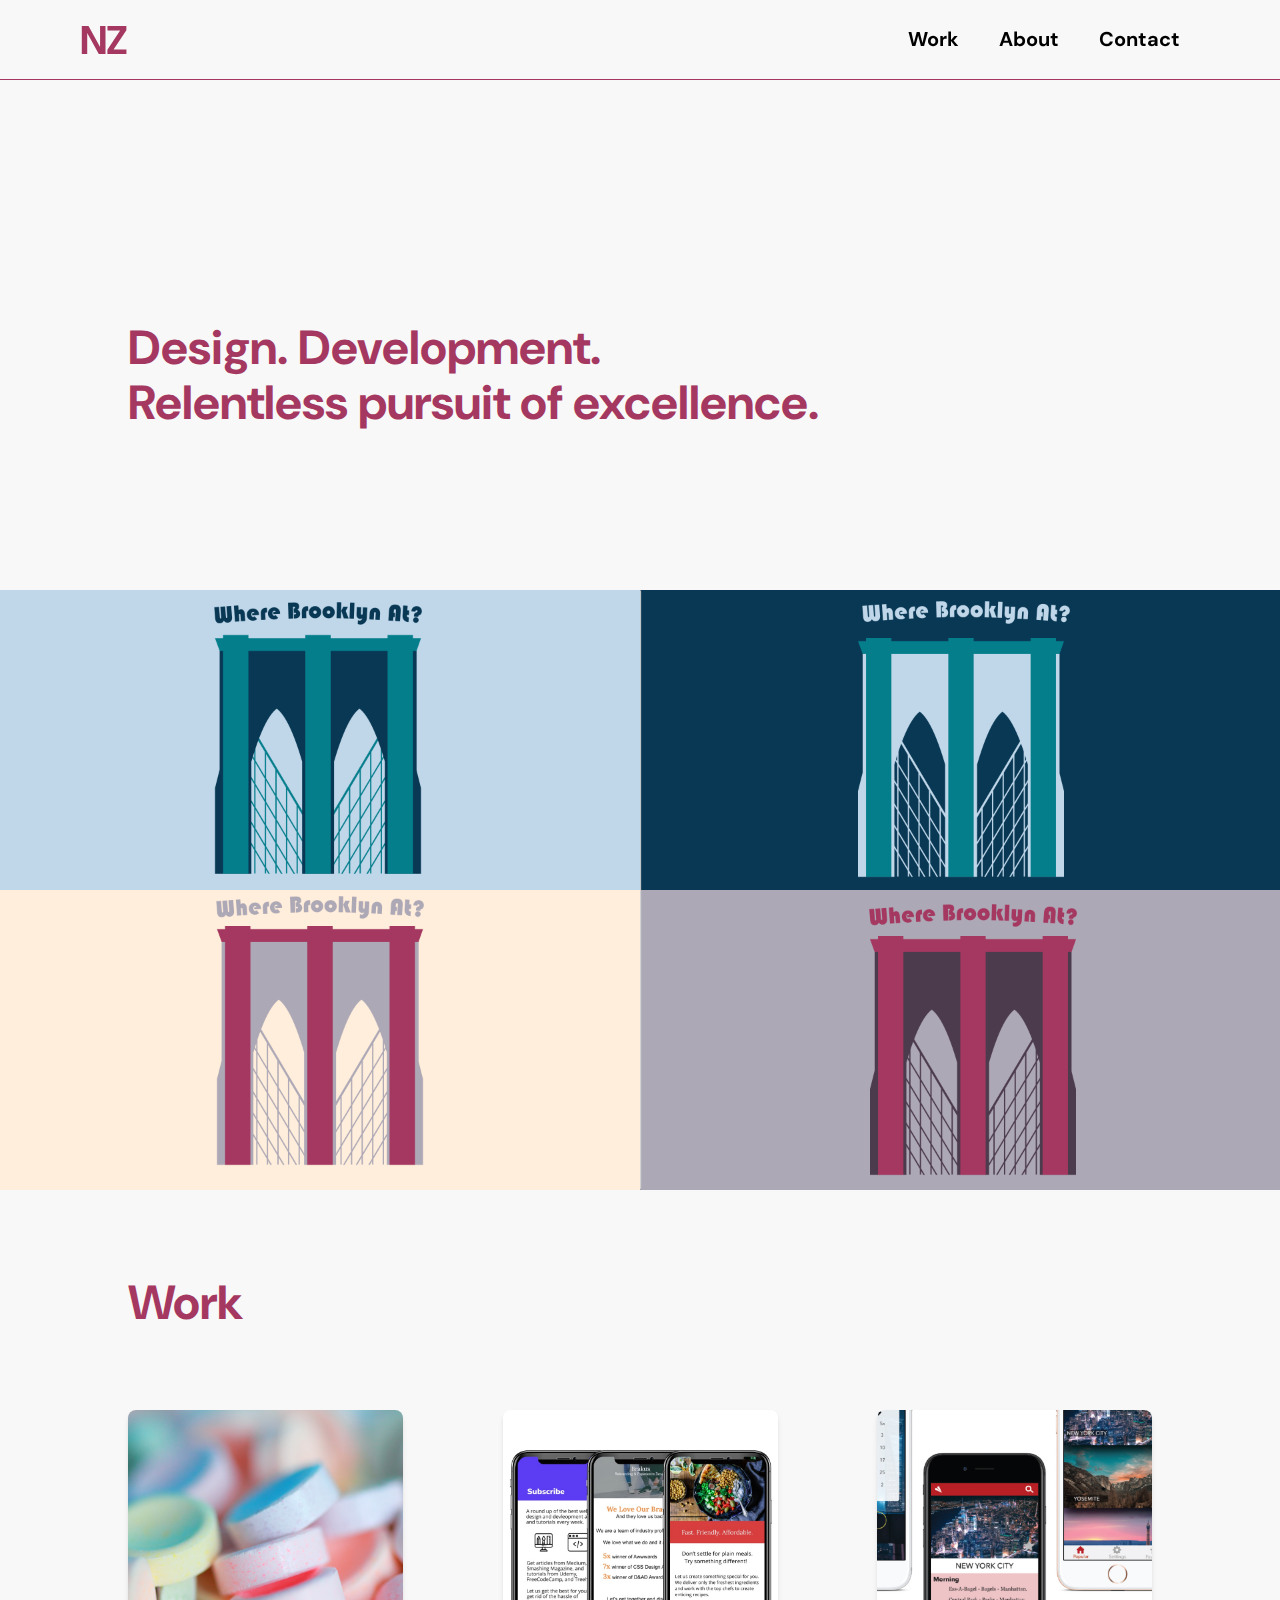
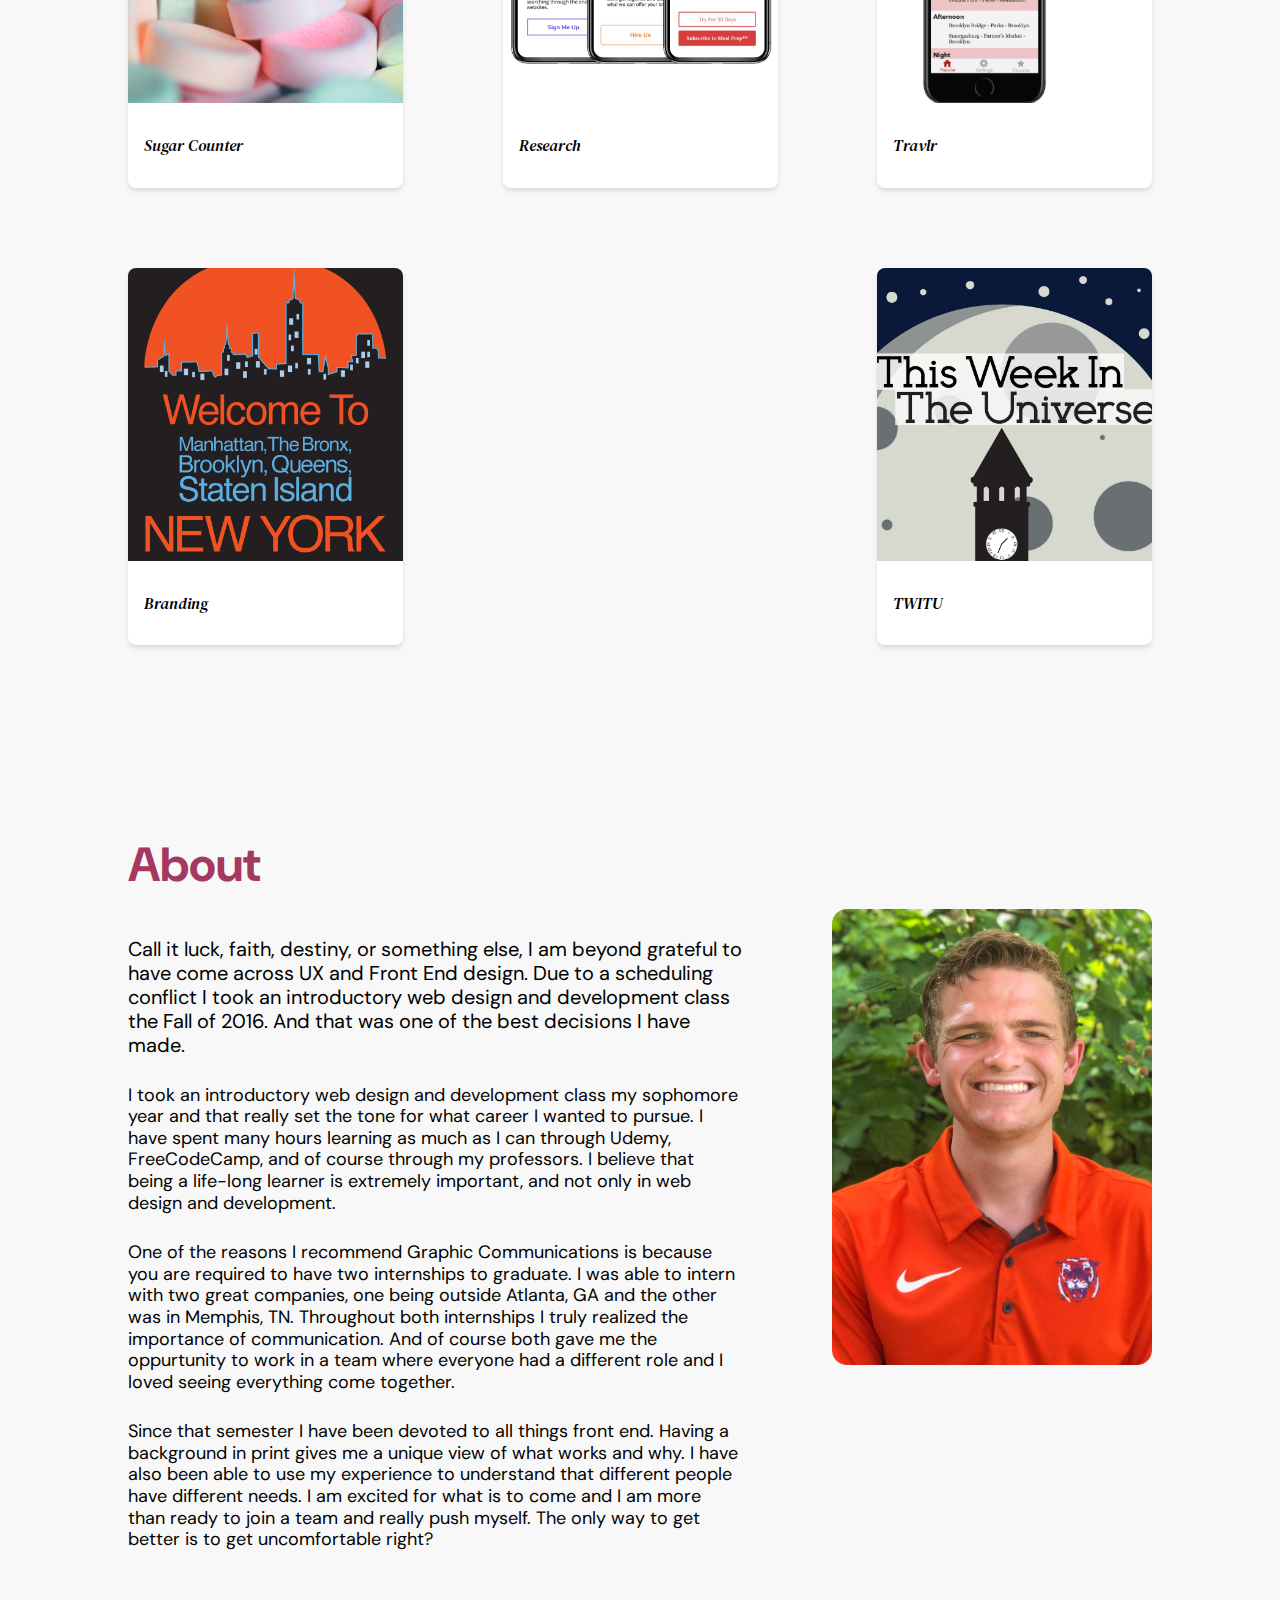
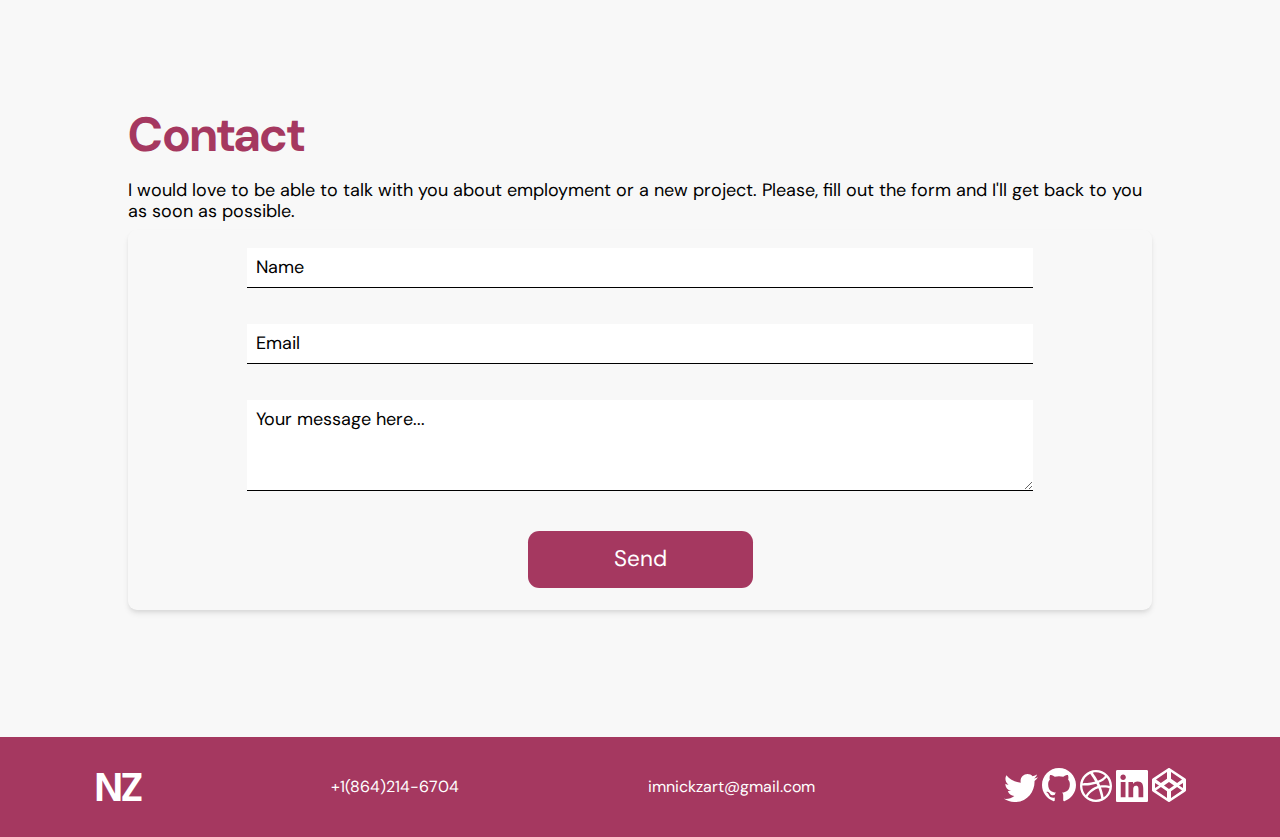
==== index.html @ 61e6c29d "UPDATE: content" ====
<!DOCTYPE html>  
<html lang="en">
    <head>
        <link href="https://fonts.googleapis.com/css?family=DM+Sans:400,700&display=swap" rel="stylesheet">
        <link href="https://fonts.googleapis.com/css?family=DM+Serif+Text&display=swap" rel="stylesheet">
        
        
        <meta name="viewport" content="width=device-width, initial-scale=1"/>
        <link rel="stylesheet" type="text/css" href="outside/normalize.css">
        <link rel="stylesheet" type="text/css" href="outside/modernizr.js">
        
        <link rel="stylesheet" type="text/css" href="stylesheets/style.css">

        
        <title>Hello.</title>
    </head>
    
    
    <body>
        
        <div class="nav">
            
            <div class="logo">NZ</div>
            
            <ul>
                <li><a href="#workHead" id="first">Work</a></li>
                <li><a href="#aboutHead" id="second">About</a></li>
                <li><a href="#contact" id="third">Contact</a></li>
            </ul>
            
        </div>
        
        
        <div class="wrapper">
            
            <div id="landingPage">
                <div id="firstText">
                    <div class="head">Design. Development.</div>
                    <div class="head">Relentless pursuit of excellence.</div>
                </div>    
            </div>
            
            <div id="hero">
                <img id="notorious" src="./img/whereBrooklynAt.png">
            </div>
            
            
            <div class="content" id="workHead">
                <div class="head">Work</div>
                
                <div class="contentWrap">
                    <a href="./sugar.html" target="_blank" class="newComp">
                        <img class="compImg" src="./img/sugarComp.jpg">
                        <div class="subContent">
                            <div class="text">Sugar Counter</div>
<!--                            <img class="subText" src="./img/code.svg">-->
                        </div>
                    </a>
                    
                    <a href="./research.html" target="_blank" class="newComp">
                        <img class="compImg" src="./img/researchComp.jpg">
                        <div class="subContent">
                            <div class="text">Research</div>
<!--                            <img class="subText" src="./img/code.svg">-->
                        </div>
                    </a>
                    
                    <a href="./travlr.html" target="_blank" class="newComp">
                        <img class="compImg" src="./img/travlrComp.jpg">
                        <div class="subContent">
                            <div class="text">Travlr</div>
<!--                            <img class="subText" src="./img/code.svg">-->
                        </div>
                    </a>
                    
                    <a href="./shirt.html" target="_blank" class="newComp">
                        <img class="compImg" src="./img/tshirtComp.png">
                        <div class="subContent">
                            <div class="text">Branding</div>
<!--                            <img class="subText" src="./img/code.svg">-->
                        </div>
                    </a>
                    
                    <a href="./twitu.html" target="_blank" class="newComp">
                        <img class="compImg" src="./img/twituComp.png">
                        <div class="subContent">
                            <div class="text">TWITU</div>
<!--                            <img class="subText" src="./img/code.svg">-->
                        </div>
                    </a>
                </div>
                
            </div>
            
            <div class="content" id="aboutHead">
                <div class="head">About</div>
                
                <div class="contentWrap">
                    <div class="textContent">
                        <p id="headerText">Call it luck, faith, destiny, or something else, I am beyond grateful to have come across UX and Front End design. Due to a scheduling conflict I took an introductory web design and development class the Fall of 2016. And that was one of the best decisions I have made.</p>
                        
                        <p>I took an introductory web design and development class my sophomore year and that really set the tone for what career I wanted to pursue. I have spent many hours learning as much as I can through Udemy, FreeCodeCamp, and of course through my professors. I believe that being a life-long learner is extremely important, and not only in web design and development.</p>
                        
                        <p>One of the reasons I recommend Graphic Communications is because you are required to have two internships to graduate. I was able to intern with two great companies, one being outside Atlanta, GA and the other was in Memphis, TN. Throughout both internships I truly realized the importance of communication. And of course both gave me the oppurtunity to work in a team where everyone had a different role and I loved seeing everything come together.</p>
                        
                        <p>Since that semester I have been devoted to all things front end. Having a background in print gives me a unique view of what works and why. I have also been able to use my experience to understand that different people have different needs. I am excited for what is to come and I am more than ready to join a team and really push myself. The only way to get better is to get uncomfortable right?</p>
                    </div>
                    
                    <img class="personal" src="./img/personal.png">
                    
                </div>
            </div>
            
            
            <div id="contact">
            <div class="head">Contact</div>
                <div id="contactWrap">
                <div>I would love to be able to talk with you about employment or a new project. Please, fill out the form and I'll get back to you as soon as possible.</div>
                    
                <form action="mailto:imnickzart@gmail.com">
                    <input type="text" value="Name" id="name" name="user_name" onfocus="this.value=''">
                    
                    <input type="email" value="Email" id="mail" name="user_mail" onfocus="this.value=''">
                    
                    <textarea id="msg" name="user_message" onfocus="this.value=''">Your message here...</textarea>
                    
                    <button type="submit">Send</button>
                    
                </form>    
            
                </div>
            </div>    
            
            
            
        
        </div>    
        
        <footer>
            <div id="foot">NZ</div>
            <a class="text" href="#">+1(864)214-6704</a>
            <a class="text" href="mailto:imnickzart@gmail.com">imnickzart@gmail.com</a>
            <div id="social">
                <a class="text" href="https://twitter.com/nzart_GC" target="_blank"><img src="./img/twit.svg"></a>
                <a class="text" href="https://github.com/nzart" target="_blank"><img src="./img/git.svg"></a>
                <a class="text" href="https://dribbble.com/njzart" target="_blank"><img src="./img/dribbb.svg"></a>
                <a class="text" href="https://www.linkedin.com/in/imnickzart/" target="_blank"><img src="./img/linkd.svg"></a>
                <a class="text" href="https://codepen.io/njzart1996/" target="_blank"><img src="./img/codp.svg"></a>
            </div>
            <script src="script.js"></script>
        </footer>

        
    </body>
---- stylesheets/style.css ----
/* line 3, ../sass/style.scss */
body {
  margin: 0 auto;
  padding: 0;
  background-color: #f8f8f8;
}

/* line 9, ../sass/style.scss */
.nav {
  display: inline-flex;
  justify-content: space-between;
  padding: 0 5em;
  align-items: center;
  position: fixed;
  overflow: hidden;
  box-sizing: border-box;
  top: 0;
  width: 100%;
  height: 5em;
  border-bottom: 1px solid #A53860;
  transition: all .5s;
}
@media (max-width: 500px) {
  /* line 9, ../sass/style.scss */
  .nav {
    padding: 0 2em;
  }
}
/* line 25, ../sass/style.scss */
.nav .logo {
  font-family: "DM Sans", sans-serif;
  color: #A53860;
  font-size: 2.5em;
  font-weight: 700;
}
@media (max-width: 500px) {
  /* line 25, ../sass/style.scss */
  .nav .logo {
    font-size: 2em;
  }
}
/* line 34, ../sass/style.scss */
.nav ul {
  display: flex;
  list-style: none;
  font-family: "DM Sans", sans-serif;
  font-size: 1.25em;
  font-weight: 700;
}
@media (max-width: 500px) {
  /* line 34, ../sass/style.scss */
  .nav ul {
    font-size: 1em;
  }
}
/* line 43, ../sass/style.scss */
.nav ul li {
  margin: 0;
  padding: 1em;
}
@media (max-width: 500px) {
  /* line 43, ../sass/style.scss */
  .nav ul li {
    padding: .75em;
  }
}
/* line 49, ../sass/style.scss */
.nav ul li a {
  text-decoration: none;
  color: #000;
}

/* line 57, ../sass/style.scss */
.nav-colored {
  background-color: #A53860;
  color: #fff;
}

/* line 61, ../sass/style.scss */
.nav-transparent {
  background-color: #fff;
}

/* line 65, ../sass/style.scss */
.wrapper {
  display: flex;
  flex-direction: column;
  justify-content: center;
  align-items: center;
  margin: 0;
}

/* line 73, ../sass/style.scss */
#landingPage {
  width: 80%;
  height: 100%;
  padding-bottom: 10em;
}
/* line 77, ../sass/style.scss */
#landingPage #firstText {
  padding-top: 20em;
}

/* line 82, ../sass/style.scss */
.head {
  font-family: "DM Sans", sans-serif;
  font-weight: 700;
  font-size: 3em;
  color: #A53860;
}
@media (max-width: 480px) {
  /* line 82, ../sass/style.scss */
  .head {
    font-size: 2em;
  }
}

/* line 92, ../sass/style.scss */
a {
  text-decoration: none;
}

/* line 96, ../sass/style.scss */
#hero {
  content: '';
}
/* line 98, ../sass/style.scss */
#hero #notorious {
  background-size: contain;
  width: 100%;
  height: auto;
}

/* line 105, ../sass/style.scss */
.content {
  padding: 5em 0;
  width: 80%;
}
@media (max-width: 768px) {
  /* line 105, ../sass/style.scss */
  .content {
    padding: 3em 0;
  }
}
/* line 111, ../sass/style.scss */
.content .contentWrap {
  padding: 1em 0;
  margin: 0 auto;
  display: flex;
  justify-content: space-between;
  align-items: flex-start;
  flex-direction: row;
  flex-wrap: wrap;
  height: inherit;
}

/* line 123, ../sass/style.scss */
.textContent {
  width: 60%;
  font-family: "DM Sans", sans-serif;
  font-size: 18px;
  line-height: 1.2;
}
@media (max-width: 1000px) {
  /* line 123, ../sass/style.scss */
  .textContent {
    width: 80%;
  }
}
@media (max-width: 768px) {
  /* line 123, ../sass/style.scss */
  .textContent {
    width: 90%;
  }
}
@media (max-width: 700px) {
  /* line 123, ../sass/style.scss */
  .textContent {
    font-size: 16px;
  }
}
/* line 137, ../sass/style.scss */
.textContent p {
  margin: 28px 0;
}
/* line 140, ../sass/style.scss */
.textContent #headerText {
  font-size: 20px;
}

/* line 145, ../sass/style.scss */
.personal {
  background-size: contain;
  width: 320px;
  height: 456px;
}
@media (max-width: 1000px) {
  /* line 145, ../sass/style.scss */
  .personal {
    margin: 0 auto;
  }
}
@media (max-width: 600px) {
  /* line 145, ../sass/style.scss */
  .personal {
    width: 200px;
    height: auto;
  }
}

/* line 158, ../sass/style.scss */
.sparta {
  width: 300px;
  height: auto;
  background-size: contain;
  margin: 2em 0;
}

/* line 165, ../sass/style.scss */
.newComp {
  width: 275px;
  margin: 4em 0;
  border-radius: .5em;
  background-color: #fff;
  margin-bottom: 1em;
  box-shadow: 0 4px 6px -1px rgba(0, 0, 0, 0.1), 0 2px 4px -1px rgba(0, 0, 0, 0.06);
  overflow: hidden;
  transition: box-shadow .25s linear;
}
/* line 174, ../sass/style.scss */
.newComp:hover {
  box-shadow: 0 20px 6px -1px rgba(0, 0, 0, 0.5), 0 2px 4px -1px rgba(0, 0, 0, 0.06);
}
@media (max-width: 680px) {
  /* line 165, ../sass/style.scss */
  .newComp {
    margin: 2em auto;
    width: 175px;
  }
}
@media (max-width: 480px) {
  /* line 165, ../sass/style.scss */
  .newComp {
    margin: .8em auto;
    width: 125px;
  }
}
/* line 185, ../sass/style.scss */
.newComp .compImg {
  width: inherit;
  height: auto;
  background-size: contain;
}
/* line 190, ../sass/style.scss */
.newComp .subContent {
  padding: .5em 0 .75em .5em;
  height: 60px;
  display: flex;
  justify-content: space-between;
  margin: 0 .5em;
  align-items: center;
}
@media (max-width: 500px) {
  /* line 190, ../sass/style.scss */
  .newComp .subContent {
    height: 30px;
  }
}
/* line 200, ../sass/style.scss */
.newComp .subContent .text {
  font-family: "DM Serif Text", serif;
  font-style: italic;
  color: #000;
  font-size: 1em;
}
@media (max-width: 500px) {
  /* line 200, ../sass/style.scss */
  .newComp .subContent .text {
    font-size: .8em;
  }
}
/* line 209, ../sass/style.scss */
.newComp .subContent .subText {
  width: 2em;
}
@media (max-width: 500px) {
  /* line 209, ../sass/style.scss */
  .newComp .subContent .subText {
    width: 1.5em;
  }
}

/* line 218, ../sass/style.scss */
#contact {
  width: 80%;
  margin: 2em 10em 4em;
  font-family: "DM Sans", sans-serif;
}
/* line 223, ../sass/style.scss */
#contact #contactWrap {
  padding: 1em 0 3em;
  margin: 0 auto;
  display: flex;
  font-size: 18px;
  justify-content: space-between;
  align-items: flex-start;
  flex-direction: row;
  flex-wrap: wrap;
  height: inherit;
}
/* line 234, ../sass/style.scss */
#contact #contactWrap ul {
  display: flex;
  justify-content: space-between;
  padding: 0;
}
/* line 238, ../sass/style.scss */
#contact #contactWrap ul li {
  list-style: none;
}
/* line 240, ../sass/style.scss */
#contact #contactWrap ul li a {
  text-decoration: none;
  color: #000;
}

/* line 250, ../sass/style.scss */
form {
  margin: .5em auto;
  display: flex;
  justify-content: center;
  align-items: center;
  flex-direction: column;
  width: 100%;
  font-family: "DM Sans", sans-serif;
  border-radius: .5em;
  box-shadow: 0 4px 6px -1px rgba(0, 0, 0, 0.1), 0 2px 4px -1px rgba(0, 0, 0, 0.06);
}
/* line 260, ../sass/style.scss */
form input, form textarea {
  margin: 1em auto;
  padding: .5em;
  width: 75%;
  border: none;
  border-bottom: 1px solid #000;
}
/* line 267, ../sass/style.scss */
form textarea {
  height: 4em;
}
/* line 270, ../sass/style.scss */
form button {
  width: 10em;
  height: 2.5em;
  margin: 1em auto;
  border: none;
  font-family: "DM Sans", sans-serif;
  font-size: 1.25em;
  background-color: #A53860;
  color: #fff;
  border-radius: .5em;
  cursor: pointer;
}
/* line 281, ../sass/style.scss */
form button:hover {
  background-color: #7f2b4a;
}

/* line 288, ../sass/style.scss */
footer {
  width: 100%;
  height: 100px;
  background-color: #A53860;
  display: flex;
  justify-content: space-around;
  align-items: center;
  flex-wrap: wrap;
}
@media (max-width: 700px) {
  /* line 288, ../sass/style.scss */
  footer {
    flex-wrap: wrap;
  }
}
/* line 299, ../sass/style.scss */
footer #foot {
  font-family: "DM Sans", sans-serif;
  color: #fff;
  font-size: 2.5em;
  font-weight: 700;
}
@media (max-width: 480px) {
  /* line 299, ../sass/style.scss */
  footer #foot {
    font-size: 2em;
  }
}
/* line 308, ../sass/style.scss */
footer .text {
  font-family: "DM Sans", sans-serif;
  font-size: 1em;
}
/* line 312, ../sass/style.scss */
footer a {
  color: #fff;
  text-decoration: none;
}

/* line 318, ../sass/style.scss */
.moar {
  padding-top: 5em;
}

/* line 322, ../sass/style.scss */
.bigish {
  background-size: cover;
  background-repeat: no-repeat;
  background-position: center;
  margin: 0 auto;
  width: 100%;
  height: 100%;
  text-align: center;
}
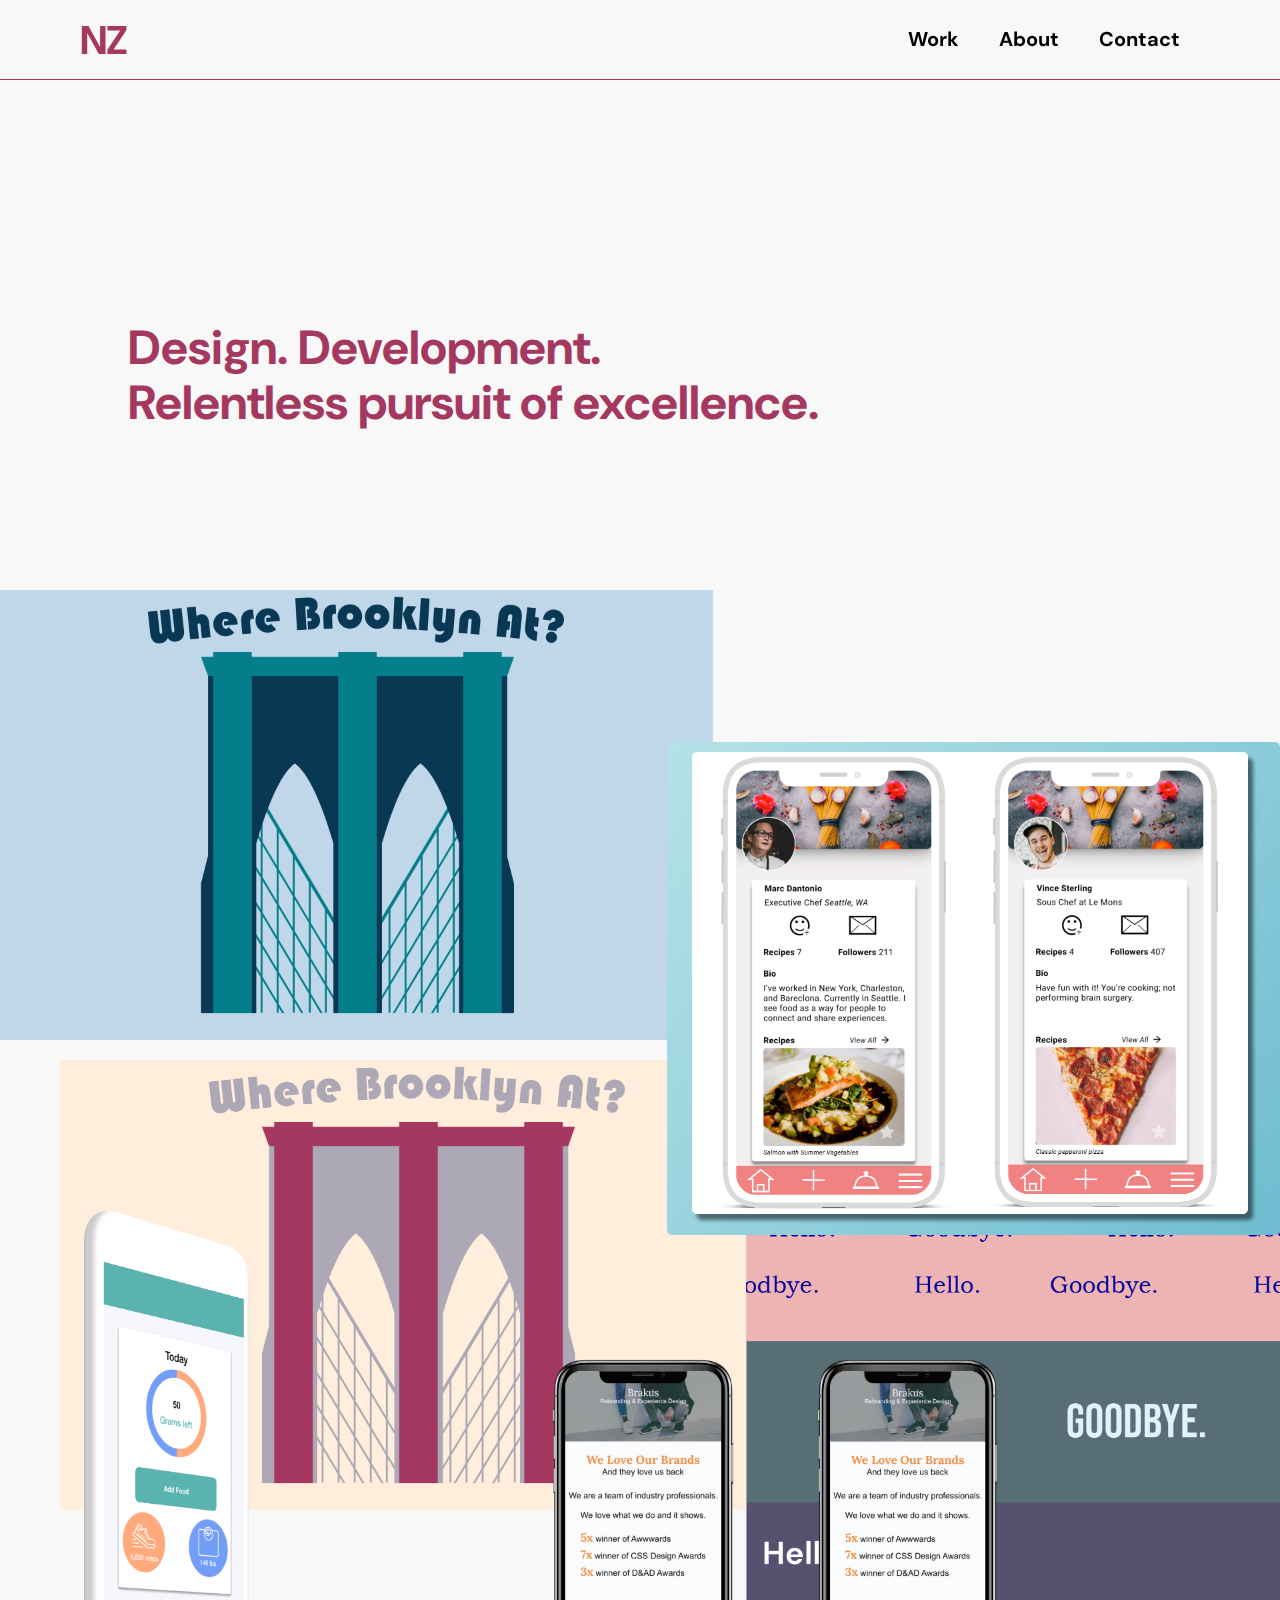
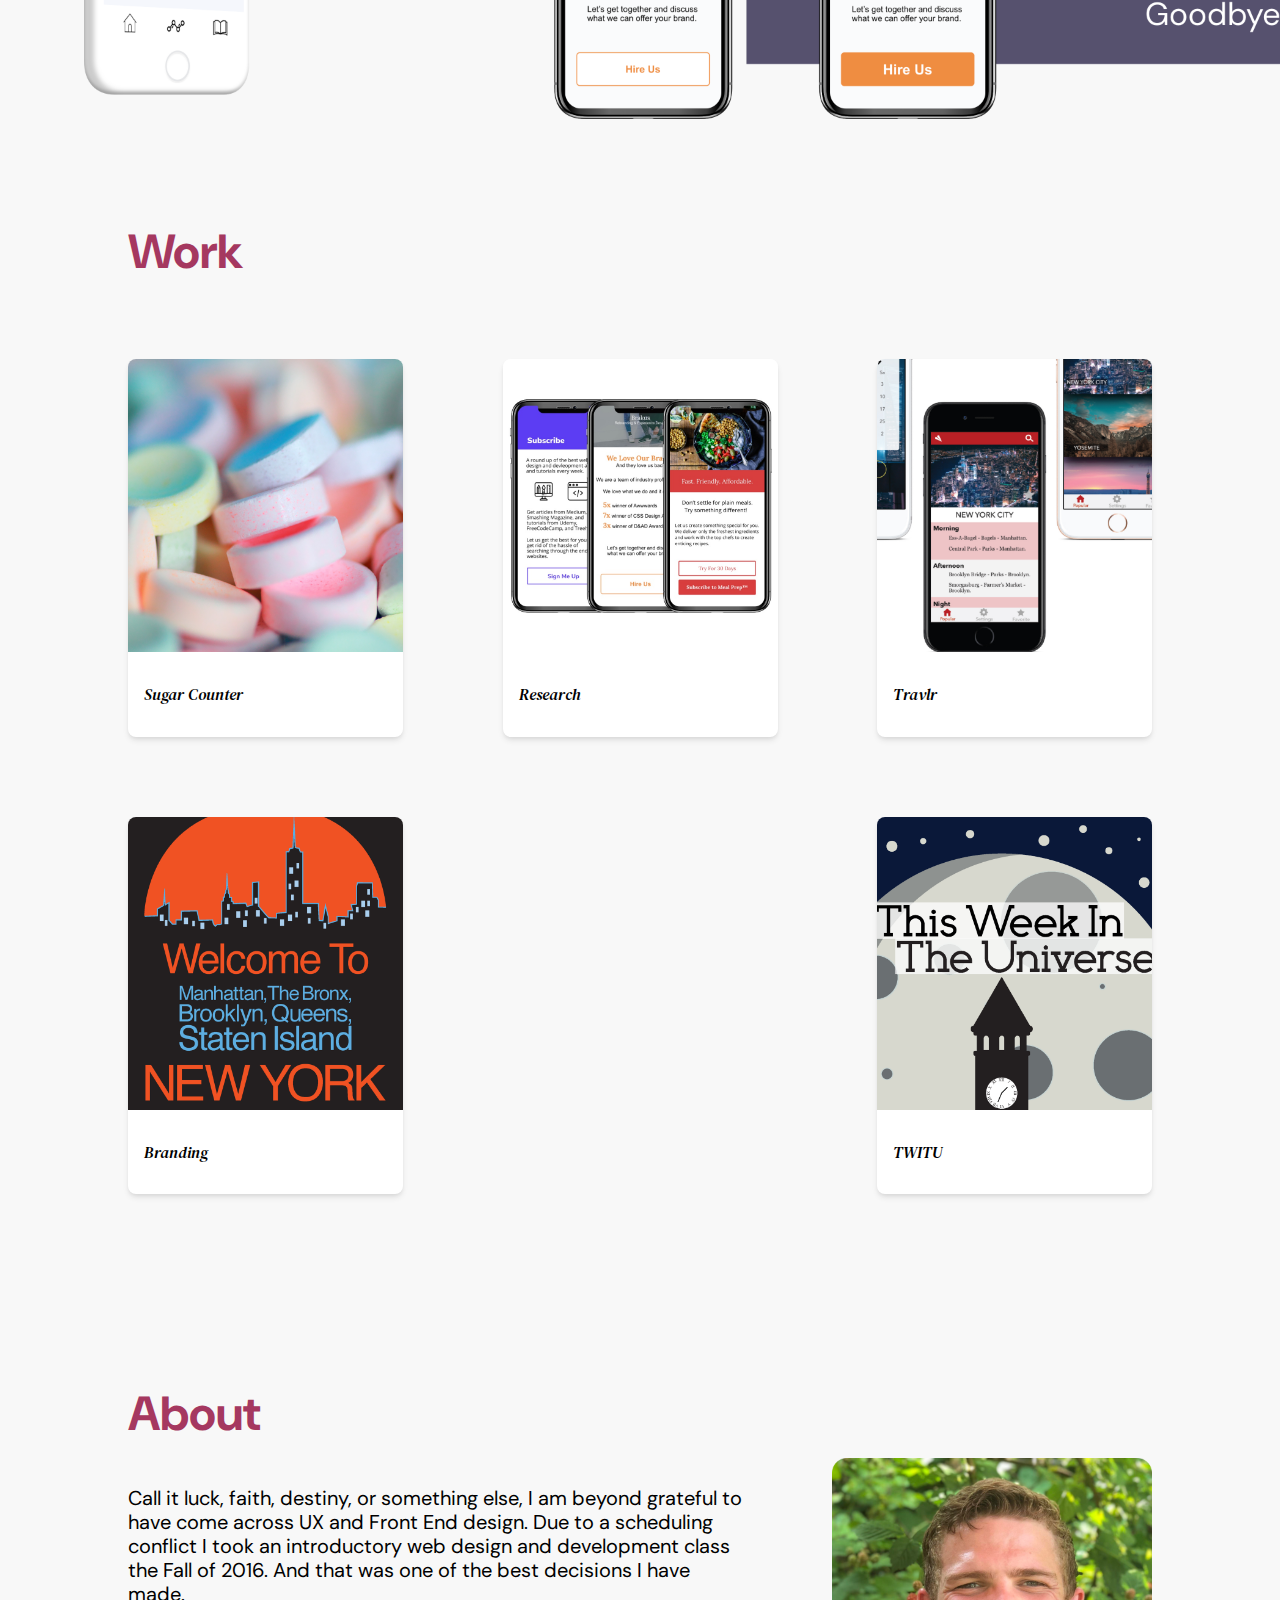
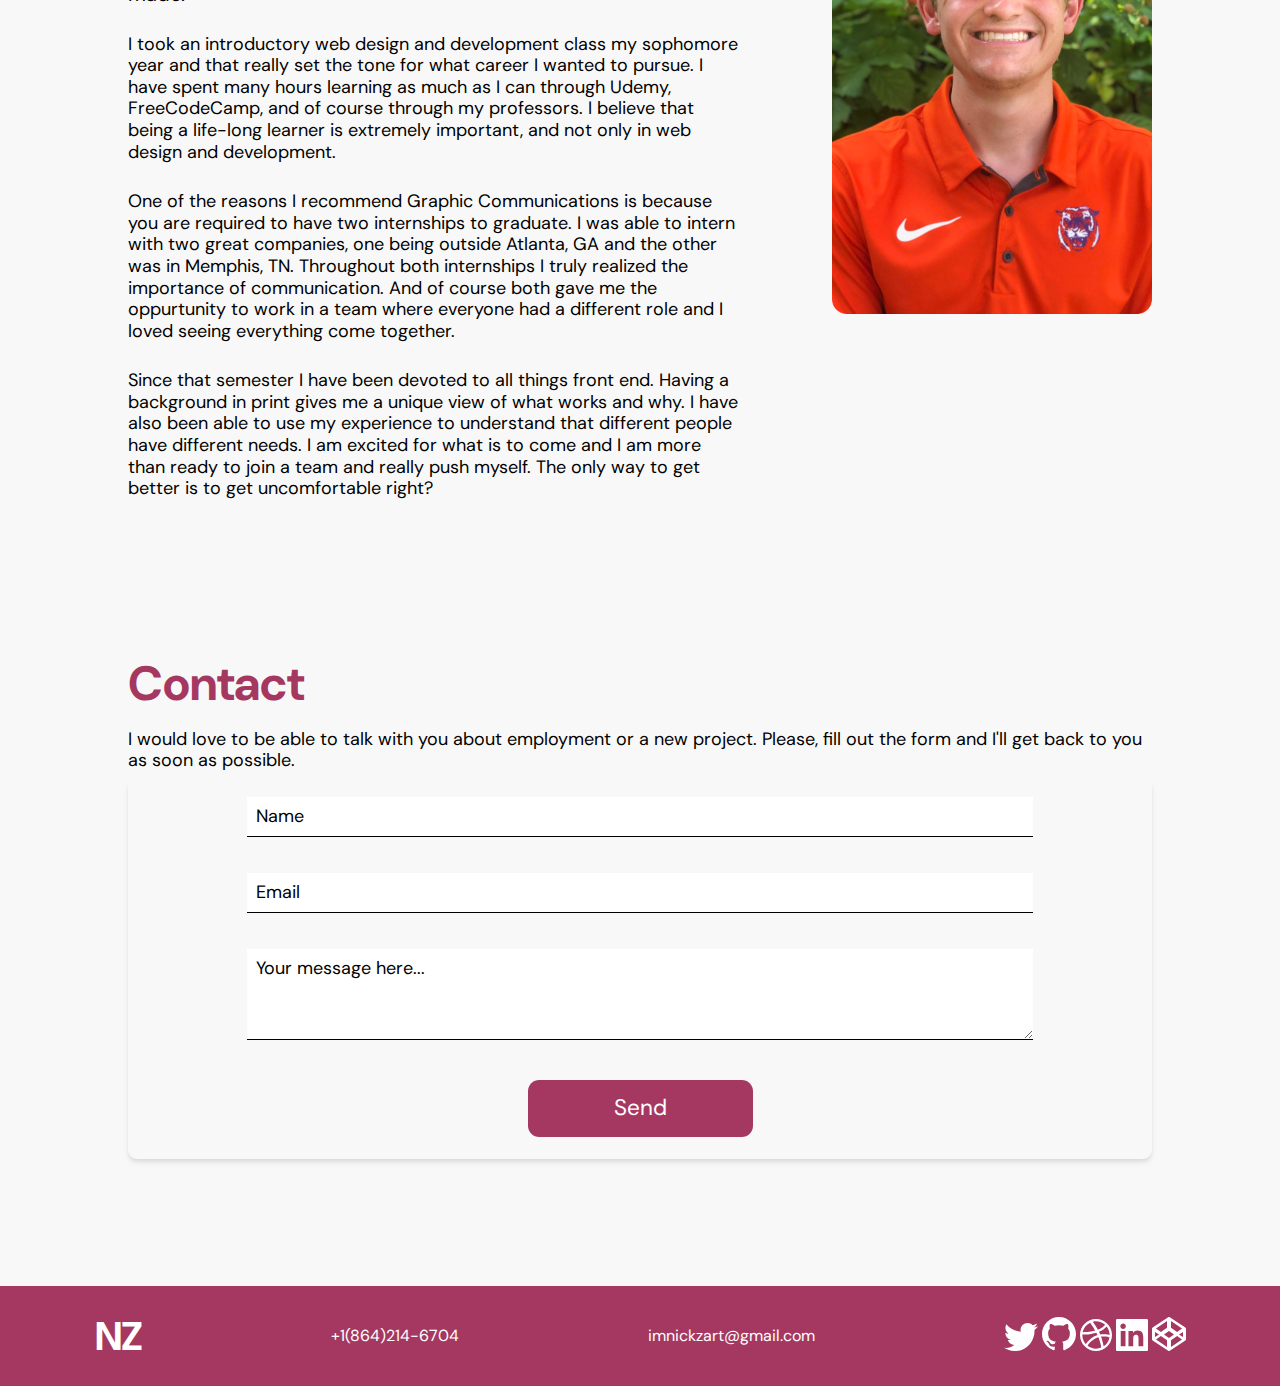
==== commit a66a4f64: "UPDATE: New collage" ====
--- a/index.html
+++ b/index.html
@@ -10,6 +10,16 @@
         <link rel="stylesheet" type="text/css" href="outside/modernizr.js">
         
         <link rel="stylesheet" type="text/css" href="stylesheets/style.css">
+        
+        <!-- Global site tag (gtag.js) - Google Analytics -->
+        <script async src="https://www.googletagmanager.com/gtag/js?id=UA-142236474-2"></script>
+        <script>
+          window.dataLayer = window.dataLayer || [];
+          function gtag(){dataLayer.push(arguments);}
+          gtag('js', new Date());
+
+          gtag('config', 'UA-142236474-2');
+        </script>
 
         
         <title>Hello.</title>
@@ -41,7 +51,8 @@
             </div>
             
             <div id="hero">
-                <img id="notorious" src="./img/whereBrooklynAt.png">
+<!--                <img id="notorious" src="./img/whereBrooklynAt.png">-->
+                <img id="notorious" src="./img/collage.png">
             </div>
             
             
--- a/stylesheets/style.css
+++ b/stylesheets/style.css
@@ -421,3 +421,47 @@
   height: 100%;
   text-align: center;
 }
+
+/* line 335, ../sass/style.scss */
+.o_btn {
+  width: 250px;
+  height: 60px;
+  border-radius: 3px;
+  background-color: #A53860;
+  margin: 1em 0;
+  display: flex;
+  justify-content: center;
+  align-items: center;
+  overflow: hidden;
+}
+/* line 345, ../sass/style.scss */
+.o_btn .fa-arrow-right {
+  font-size: 1.5em;
+  margin: 0 auto;
+  transition: transform .125s linear;
+}
+/* line 350, ../sass/style.scss */
+.o_btn:hover .fa-arrow-right {
+  transform: translateX(10px);
+}
+/* line 353, ../sass/style.scss */
+.o_btn span {
+  display: flex;
+  font-family: "DM Sans", sans-serif;
+  font-size: 1.5em;
+  font-weight: 700;
+  margin: 0 auto;
+  overflow: hidden;
+  color: #fff;
+  transition: transform .125s linear;
+}
+/* line 363, ../sass/style.scss */
+.o_btn:hover span {
+  transform: translateX(30px);
+}
+/* line 366, ../sass/style.scss */
+.o_btn i {
+  color: #fff;
+  margin: 0 auto;
+  display: flex;
+}
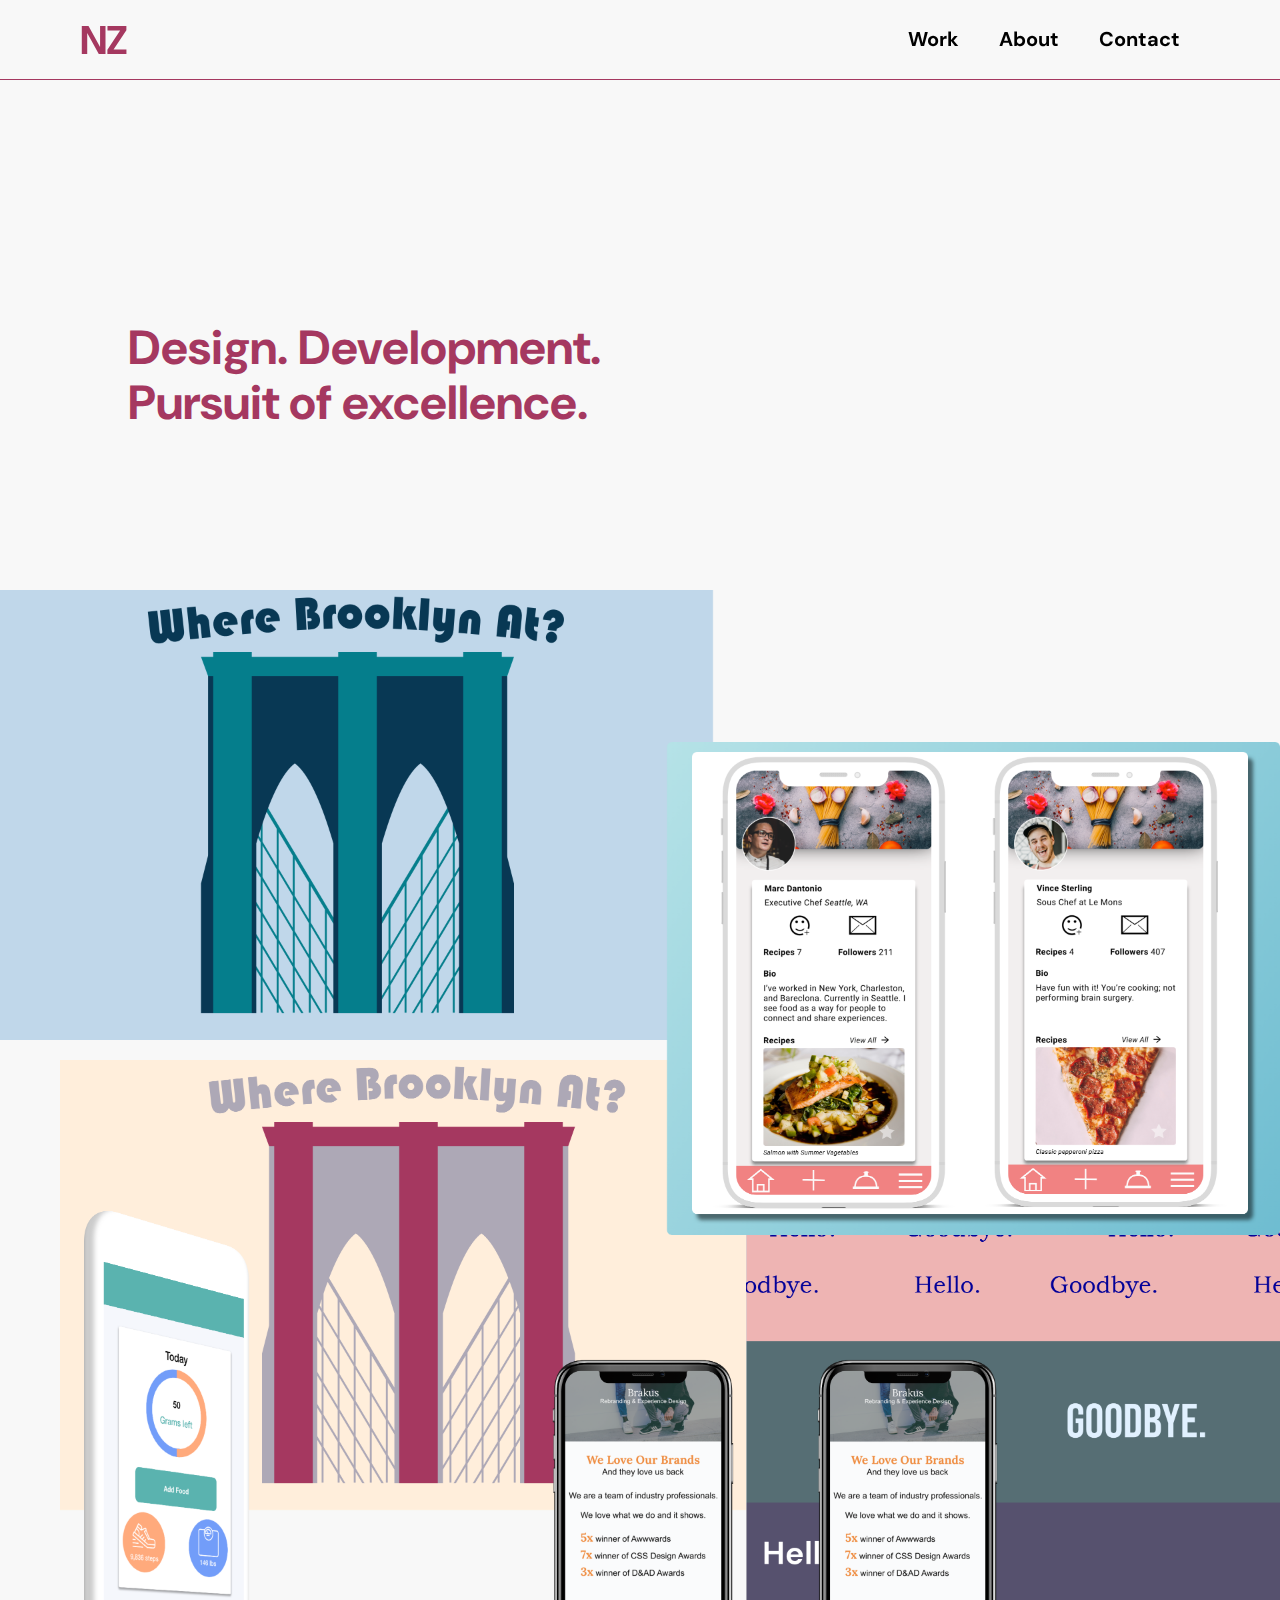
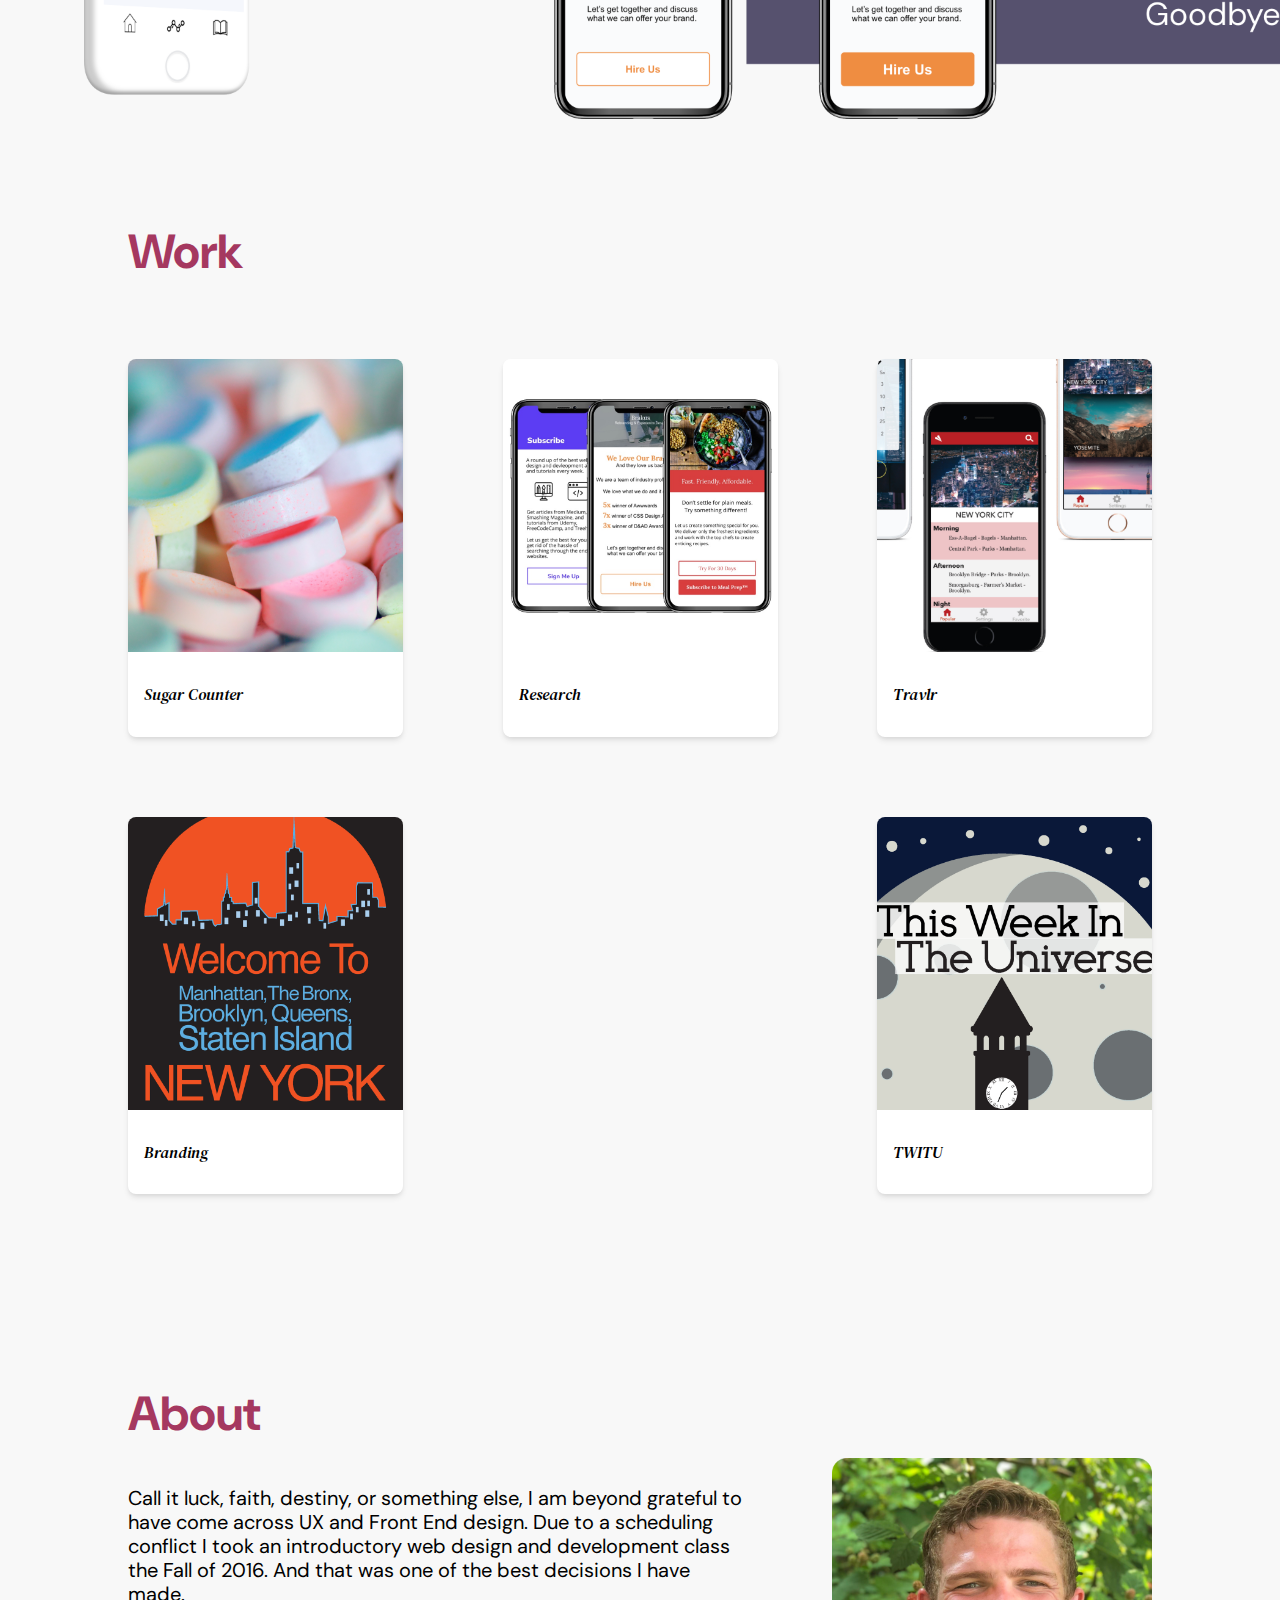
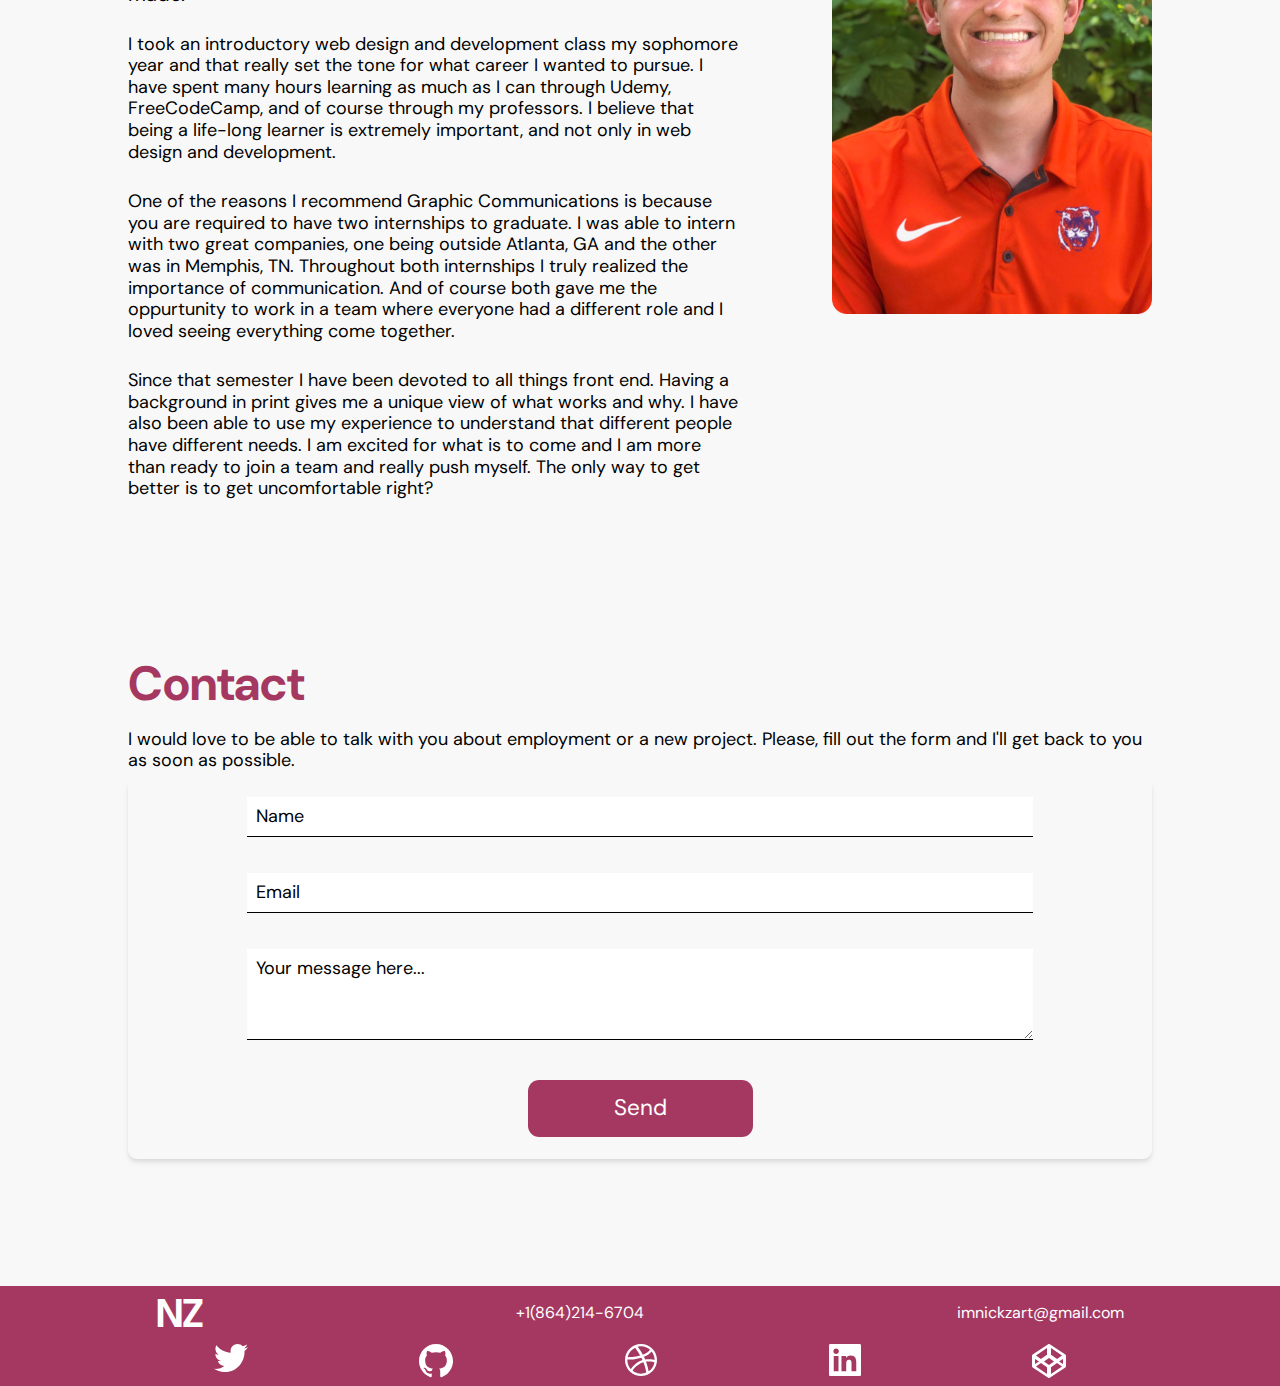
==== commit 99ad5b97: "UPDATE: 07.18.19" ====
--- a/index.html
+++ b/index.html
@@ -46,7 +46,7 @@
             <div id="landingPage">
                 <div id="firstText">
                     <div class="head">Design. Development.</div>
-                    <div class="head">Relentless pursuit of excellence.</div>
+                    <div class="head">Pursuit of excellence.</div>
                 </div>    
             </div>
             
--- a/stylesheets/style.css
+++ b/stylesheets/style.css
@@ -100,8 +100,14 @@
 #landingPage #firstText {
   padding-top: 20em;
 }
-
-/* line 82, ../sass/style.scss */
+@media (max-width: 480px) {
+  /* line 77, ../sass/style.scss */
+  #landingPage #firstText {
+    padding-top: 10em;
+  }
+}
+
+/* line 85, ../sass/style.scss */
 .head {
   font-family: "DM Sans", sans-serif;
   font-weight: 700;
@@ -109,40 +115,40 @@
   color: #A53860;
 }
 @media (max-width: 480px) {
-  /* line 82, ../sass/style.scss */
+  /* line 85, ../sass/style.scss */
   .head {
     font-size: 2em;
   }
 }
 
-/* line 92, ../sass/style.scss */
+/* line 95, ../sass/style.scss */
 a {
   text-decoration: none;
 }
 
-/* line 96, ../sass/style.scss */
+/* line 99, ../sass/style.scss */
 #hero {
   content: '';
 }
-/* line 98, ../sass/style.scss */
+/* line 101, ../sass/style.scss */
 #hero #notorious {
   background-size: contain;
   width: 100%;
   height: auto;
 }
 
-/* line 105, ../sass/style.scss */
+/* line 108, ../sass/style.scss */
 .content {
   padding: 5em 0;
   width: 80%;
 }
 @media (max-width: 768px) {
-  /* line 105, ../sass/style.scss */
+  /* line 108, ../sass/style.scss */
   .content {
     padding: 3em 0;
   }
 }
-/* line 111, ../sass/style.scss */
+/* line 114, ../sass/style.scss */
 .content .contentWrap {
   padding: 1em 0;
   margin: 0 auto;
@@ -154,7 +160,7 @@
   height: inherit;
 }
 
-/* line 123, ../sass/style.scss */
+/* line 126, ../sass/style.scss */
 .textContent {
   width: 60%;
   font-family: "DM Sans", sans-serif;
@@ -162,53 +168,53 @@
   line-height: 1.2;
 }
 @media (max-width: 1000px) {
-  /* line 123, ../sass/style.scss */
+  /* line 126, ../sass/style.scss */
   .textContent {
     width: 80%;
   }
 }
 @media (max-width: 768px) {
-  /* line 123, ../sass/style.scss */
+  /* line 126, ../sass/style.scss */
   .textContent {
     width: 90%;
   }
 }
 @media (max-width: 700px) {
-  /* line 123, ../sass/style.scss */
+  /* line 126, ../sass/style.scss */
   .textContent {
     font-size: 16px;
   }
 }
-/* line 137, ../sass/style.scss */
+/* line 140, ../sass/style.scss */
 .textContent p {
   margin: 28px 0;
 }
-/* line 140, ../sass/style.scss */
+/* line 143, ../sass/style.scss */
 .textContent #headerText {
   font-size: 20px;
 }
 
-/* line 145, ../sass/style.scss */
+/* line 148, ../sass/style.scss */
 .personal {
   background-size: contain;
   width: 320px;
   height: 456px;
 }
 @media (max-width: 1000px) {
-  /* line 145, ../sass/style.scss */
+  /* line 148, ../sass/style.scss */
   .personal {
     margin: 0 auto;
   }
 }
 @media (max-width: 600px) {
-  /* line 145, ../sass/style.scss */
+  /* line 148, ../sass/style.scss */
   .personal {
     width: 200px;
     height: auto;
   }
 }
 
-/* line 158, ../sass/style.scss */
+/* line 161, ../sass/style.scss */
 .sparta {
   width: 300px;
   height: auto;
@@ -216,7 +222,7 @@
   margin: 2em 0;
 }
 
-/* line 165, ../sass/style.scss */
+/* line 168, ../sass/style.scss */
 .newComp {
   width: 275px;
   margin: 4em 0;
@@ -227,31 +233,31 @@
   overflow: hidden;
   transition: box-shadow .25s linear;
 }
-/* line 174, ../sass/style.scss */
+/* line 177, ../sass/style.scss */
 .newComp:hover {
   box-shadow: 0 20px 6px -1px rgba(0, 0, 0, 0.5), 0 2px 4px -1px rgba(0, 0, 0, 0.06);
 }
 @media (max-width: 680px) {
-  /* line 165, ../sass/style.scss */
+  /* line 168, ../sass/style.scss */
   .newComp {
     margin: 2em auto;
     width: 175px;
   }
 }
 @media (max-width: 480px) {
-  /* line 165, ../sass/style.scss */
+  /* line 168, ../sass/style.scss */
   .newComp {
     margin: .8em auto;
     width: 125px;
   }
 }
-/* line 185, ../sass/style.scss */
+/* line 188, ../sass/style.scss */
 .newComp .compImg {
   width: inherit;
   height: auto;
   background-size: contain;
 }
-/* line 190, ../sass/style.scss */
+/* line 193, ../sass/style.scss */
 .newComp .subContent {
   padding: .5em 0 .75em .5em;
   height: 60px;
@@ -261,12 +267,12 @@
   align-items: center;
 }
 @media (max-width: 500px) {
-  /* line 190, ../sass/style.scss */
+  /* line 193, ../sass/style.scss */
   .newComp .subContent {
     height: 30px;
   }
 }
-/* line 200, ../sass/style.scss */
+/* line 203, ../sass/style.scss */
 .newComp .subContent .text {
   font-family: "DM Serif Text", serif;
   font-style: italic;
@@ -274,29 +280,29 @@
   font-size: 1em;
 }
 @media (max-width: 500px) {
-  /* line 200, ../sass/style.scss */
+  /* line 203, ../sass/style.scss */
   .newComp .subContent .text {
     font-size: .8em;
   }
 }
-/* line 209, ../sass/style.scss */
+/* line 212, ../sass/style.scss */
 .newComp .subContent .subText {
   width: 2em;
 }
 @media (max-width: 500px) {
-  /* line 209, ../sass/style.scss */
+  /* line 212, ../sass/style.scss */
   .newComp .subContent .subText {
     width: 1.5em;
   }
 }
 
-/* line 218, ../sass/style.scss */
+/* line 221, ../sass/style.scss */
 #contact {
   width: 80%;
   margin: 2em 10em 4em;
   font-family: "DM Sans", sans-serif;
 }
-/* line 223, ../sass/style.scss */
+/* line 226, ../sass/style.scss */
 #contact #contactWrap {
   padding: 1em 0 3em;
   margin: 0 auto;
@@ -308,23 +314,23 @@
   flex-wrap: wrap;
   height: inherit;
 }
-/* line 234, ../sass/style.scss */
+/* line 237, ../sass/style.scss */
 #contact #contactWrap ul {
   display: flex;
   justify-content: space-between;
   padding: 0;
 }
-/* line 238, ../sass/style.scss */
+/* line 241, ../sass/style.scss */
 #contact #contactWrap ul li {
   list-style: none;
 }
-/* line 240, ../sass/style.scss */
+/* line 243, ../sass/style.scss */
 #contact #contactWrap ul li a {
   text-decoration: none;
   color: #000;
 }
 
-/* line 250, ../sass/style.scss */
+/* line 253, ../sass/style.scss */
 form {
   margin: .5em auto;
   display: flex;
@@ -336,7 +342,7 @@
   border-radius: .5em;
   box-shadow: 0 4px 6px -1px rgba(0, 0, 0, 0.1), 0 2px 4px -1px rgba(0, 0, 0, 0.06);
 }
-/* line 260, ../sass/style.scss */
+/* line 263, ../sass/style.scss */
 form input, form textarea {
   margin: 1em auto;
   padding: .5em;
@@ -344,11 +350,11 @@
   border: none;
   border-bottom: 1px solid #000;
 }
-/* line 267, ../sass/style.scss */
+/* line 270, ../sass/style.scss */
 form textarea {
   height: 4em;
 }
-/* line 270, ../sass/style.scss */
+/* line 273, ../sass/style.scss */
 form button {
   width: 10em;
   height: 2.5em;
@@ -361,12 +367,12 @@
   border-radius: .5em;
   cursor: pointer;
 }
-/* line 281, ../sass/style.scss */
+/* line 284, ../sass/style.scss */
 form button:hover {
   background-color: #7f2b4a;
 }
 
-/* line 288, ../sass/style.scss */
+/* line 291, ../sass/style.scss */
 footer {
   width: 100%;
   height: 100px;
@@ -377,12 +383,12 @@
   flex-wrap: wrap;
 }
 @media (max-width: 700px) {
-  /* line 288, ../sass/style.scss */
+  /* line 291, ../sass/style.scss */
   footer {
     flex-wrap: wrap;
   }
 }
-/* line 299, ../sass/style.scss */
+/* line 302, ../sass/style.scss */
 footer #foot {
   font-family: "DM Sans", sans-serif;
   color: #fff;
@@ -390,28 +396,34 @@
   font-weight: 700;
 }
 @media (max-width: 480px) {
-  /* line 299, ../sass/style.scss */
+  /* line 302, ../sass/style.scss */
   footer #foot {
     font-size: 2em;
   }
 }
-/* line 308, ../sass/style.scss */
+/* line 311, ../sass/style.scss */
+footer #social {
+  display: flex;
+  width: 80%;
+  justify-content: space-around;
+}
+/* line 316, ../sass/style.scss */
 footer .text {
   font-family: "DM Sans", sans-serif;
   font-size: 1em;
 }
-/* line 312, ../sass/style.scss */
+/* line 320, ../sass/style.scss */
 footer a {
   color: #fff;
   text-decoration: none;
 }
 
-/* line 318, ../sass/style.scss */
+/* line 326, ../sass/style.scss */
 .moar {
   padding-top: 5em;
 }
 
-/* line 322, ../sass/style.scss */
+/* line 330, ../sass/style.scss */
 .bigish {
   background-size: cover;
   background-repeat: no-repeat;
@@ -422,7 +434,7 @@
   text-align: center;
 }
 
-/* line 335, ../sass/style.scss */
+/* line 343, ../sass/style.scss */
 .o_btn {
   width: 250px;
   height: 60px;
@@ -434,17 +446,17 @@
   align-items: center;
   overflow: hidden;
 }
-/* line 345, ../sass/style.scss */
+/* line 353, ../sass/style.scss */
 .o_btn .fa-arrow-right {
   font-size: 1.5em;
   margin: 0 auto;
   transition: transform .125s linear;
 }
-/* line 350, ../sass/style.scss */
+/* line 358, ../sass/style.scss */
 .o_btn:hover .fa-arrow-right {
   transform: translateX(10px);
 }
-/* line 353, ../sass/style.scss */
+/* line 361, ../sass/style.scss */
 .o_btn span {
   display: flex;
   font-family: "DM Sans", sans-serif;
@@ -455,11 +467,11 @@
   color: #fff;
   transition: transform .125s linear;
 }
-/* line 363, ../sass/style.scss */
+/* line 371, ../sass/style.scss */
 .o_btn:hover span {
   transform: translateX(30px);
 }
-/* line 366, ../sass/style.scss */
+/* line 374, ../sass/style.scss */
 .o_btn i {
   color: #fff;
   margin: 0 auto;
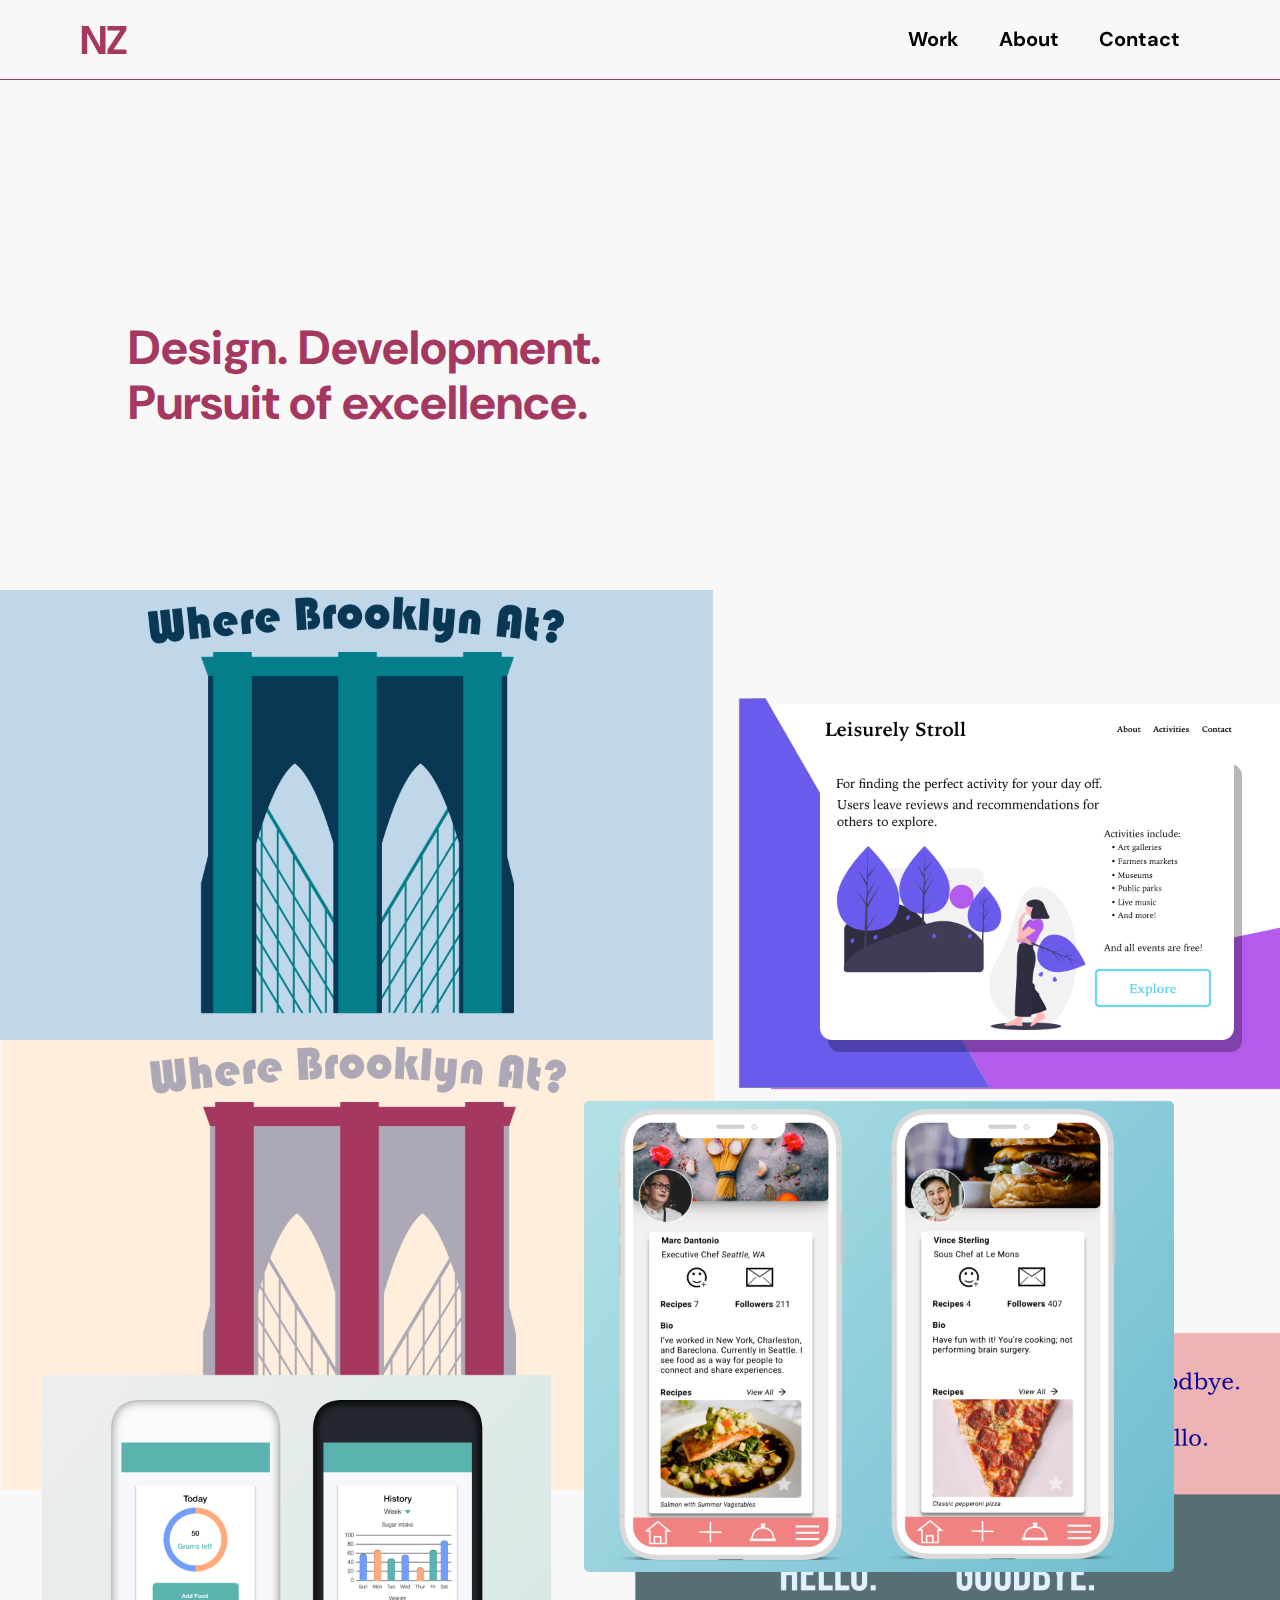
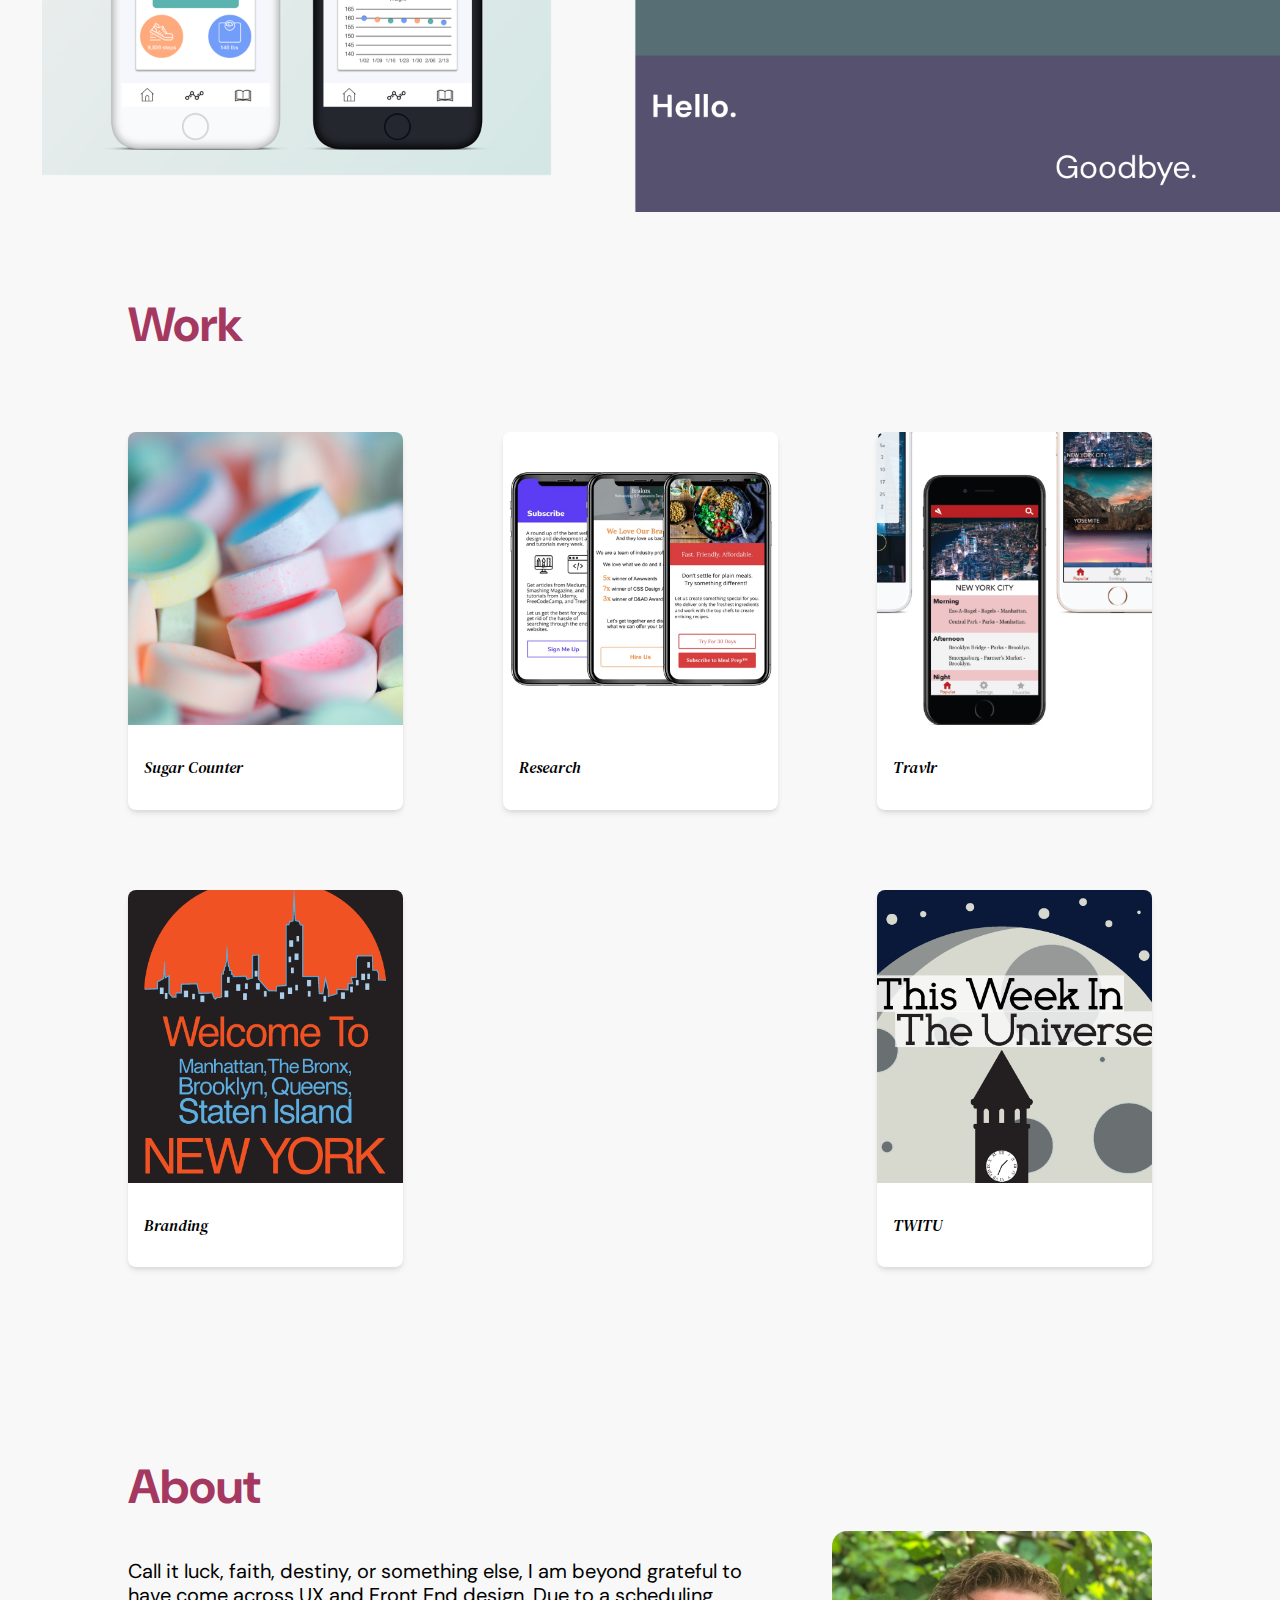
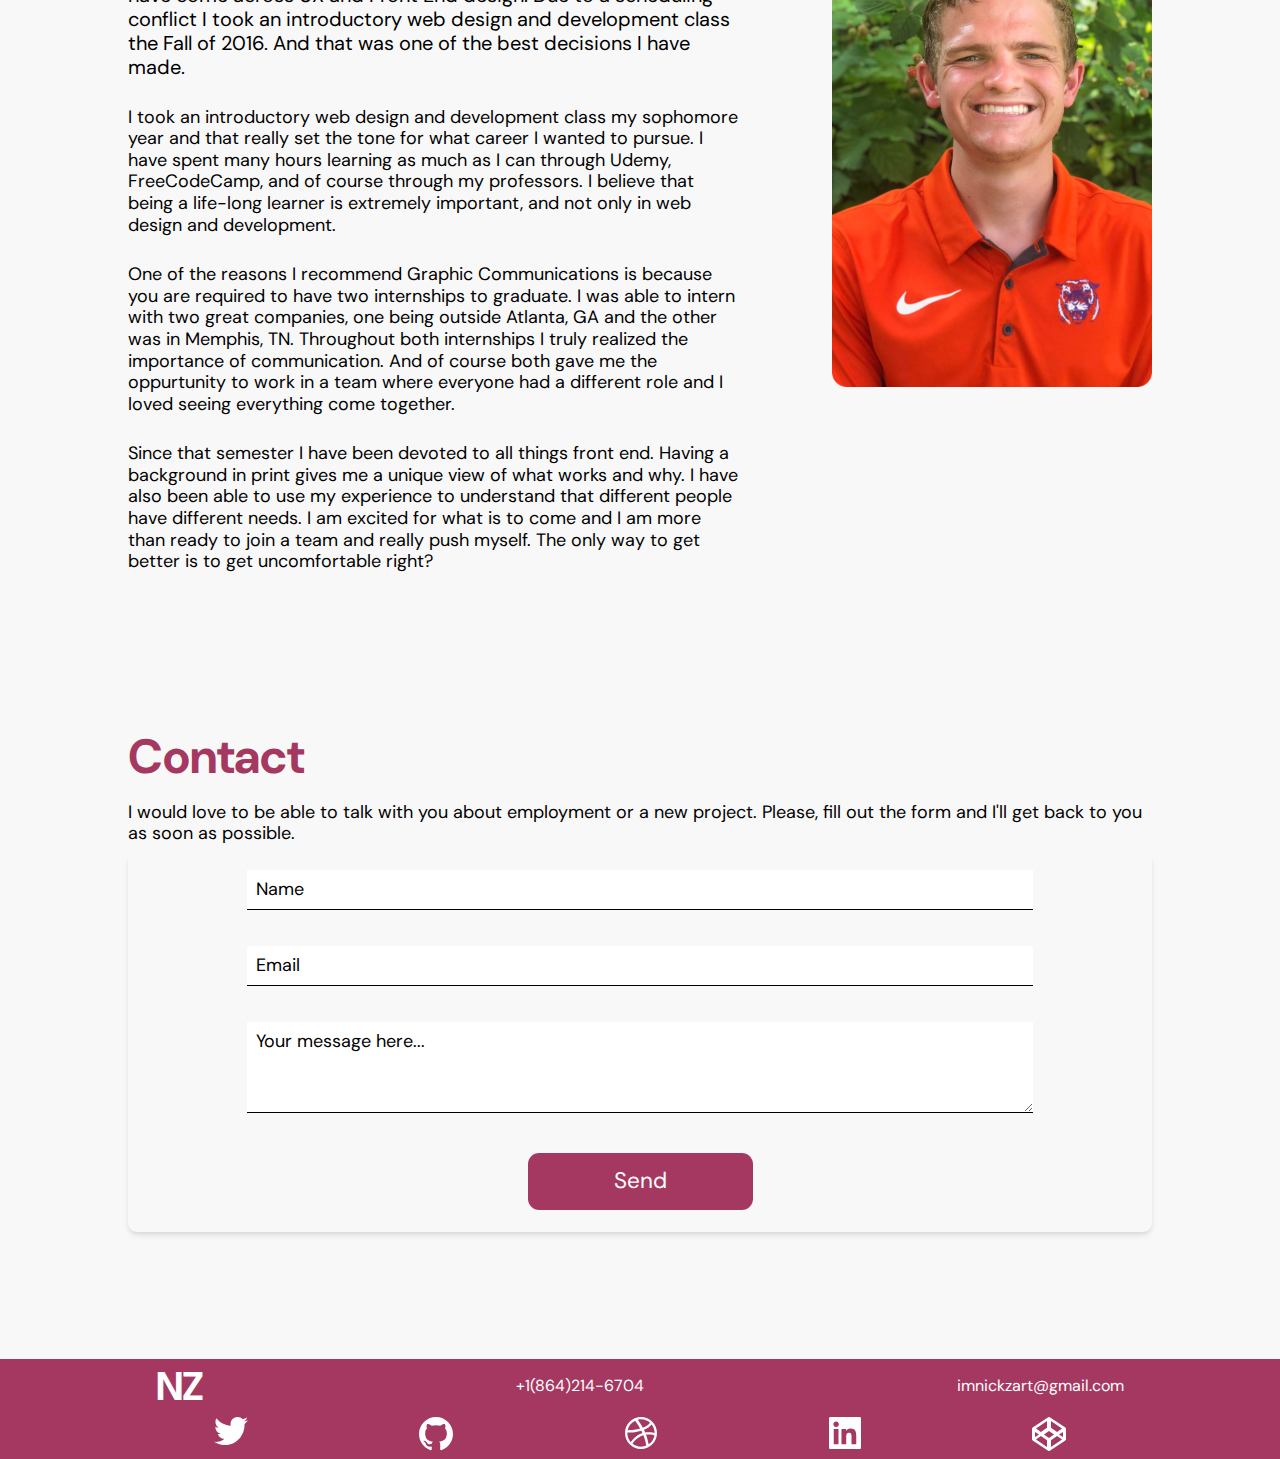
==== commit a495ada7: "UPDATE: new collage" ====
--- a/index.html
+++ b/index.html
@@ -52,7 +52,7 @@
             
             <div id="hero">
 <!--                <img id="notorious" src="./img/whereBrooklynAt.png">-->
-                <img id="notorious" src="./img/collage.png">
+                <img id="notorious" src="./img/Artboard.png">
             </div>
             
             
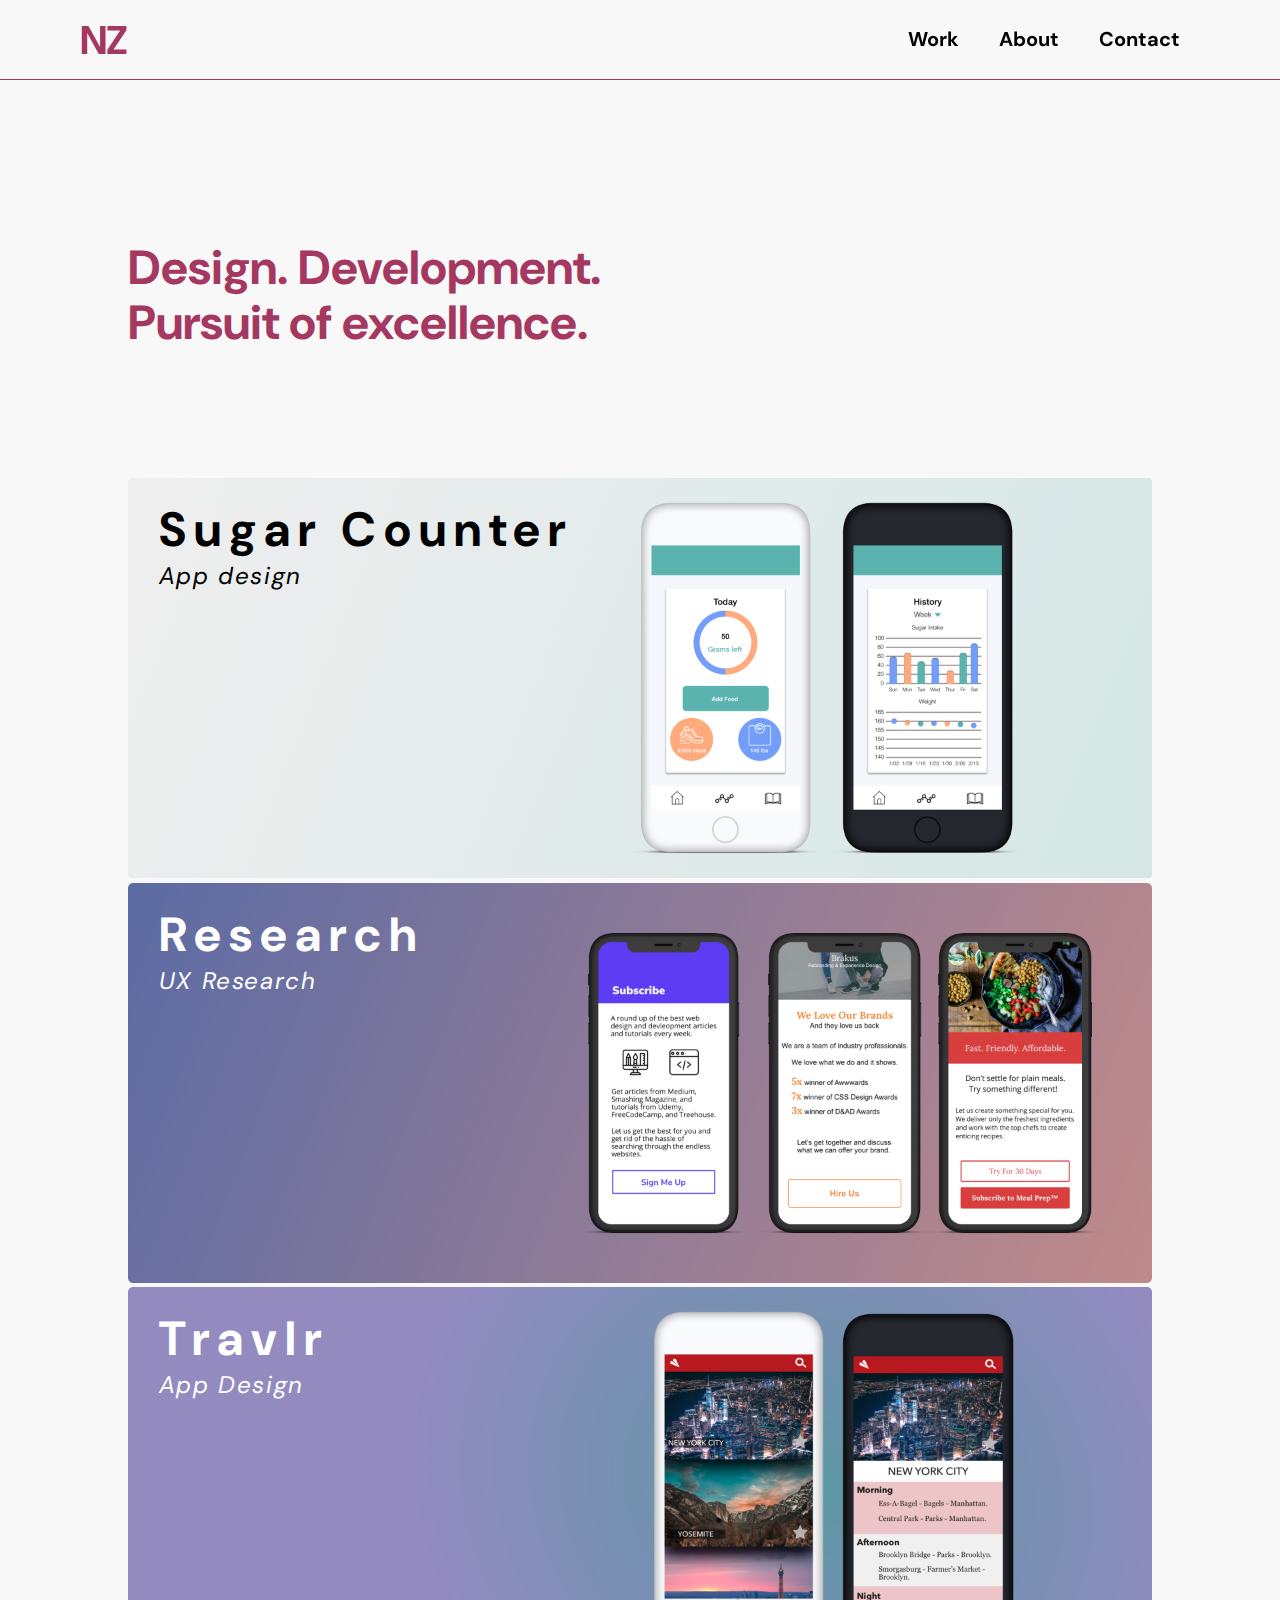
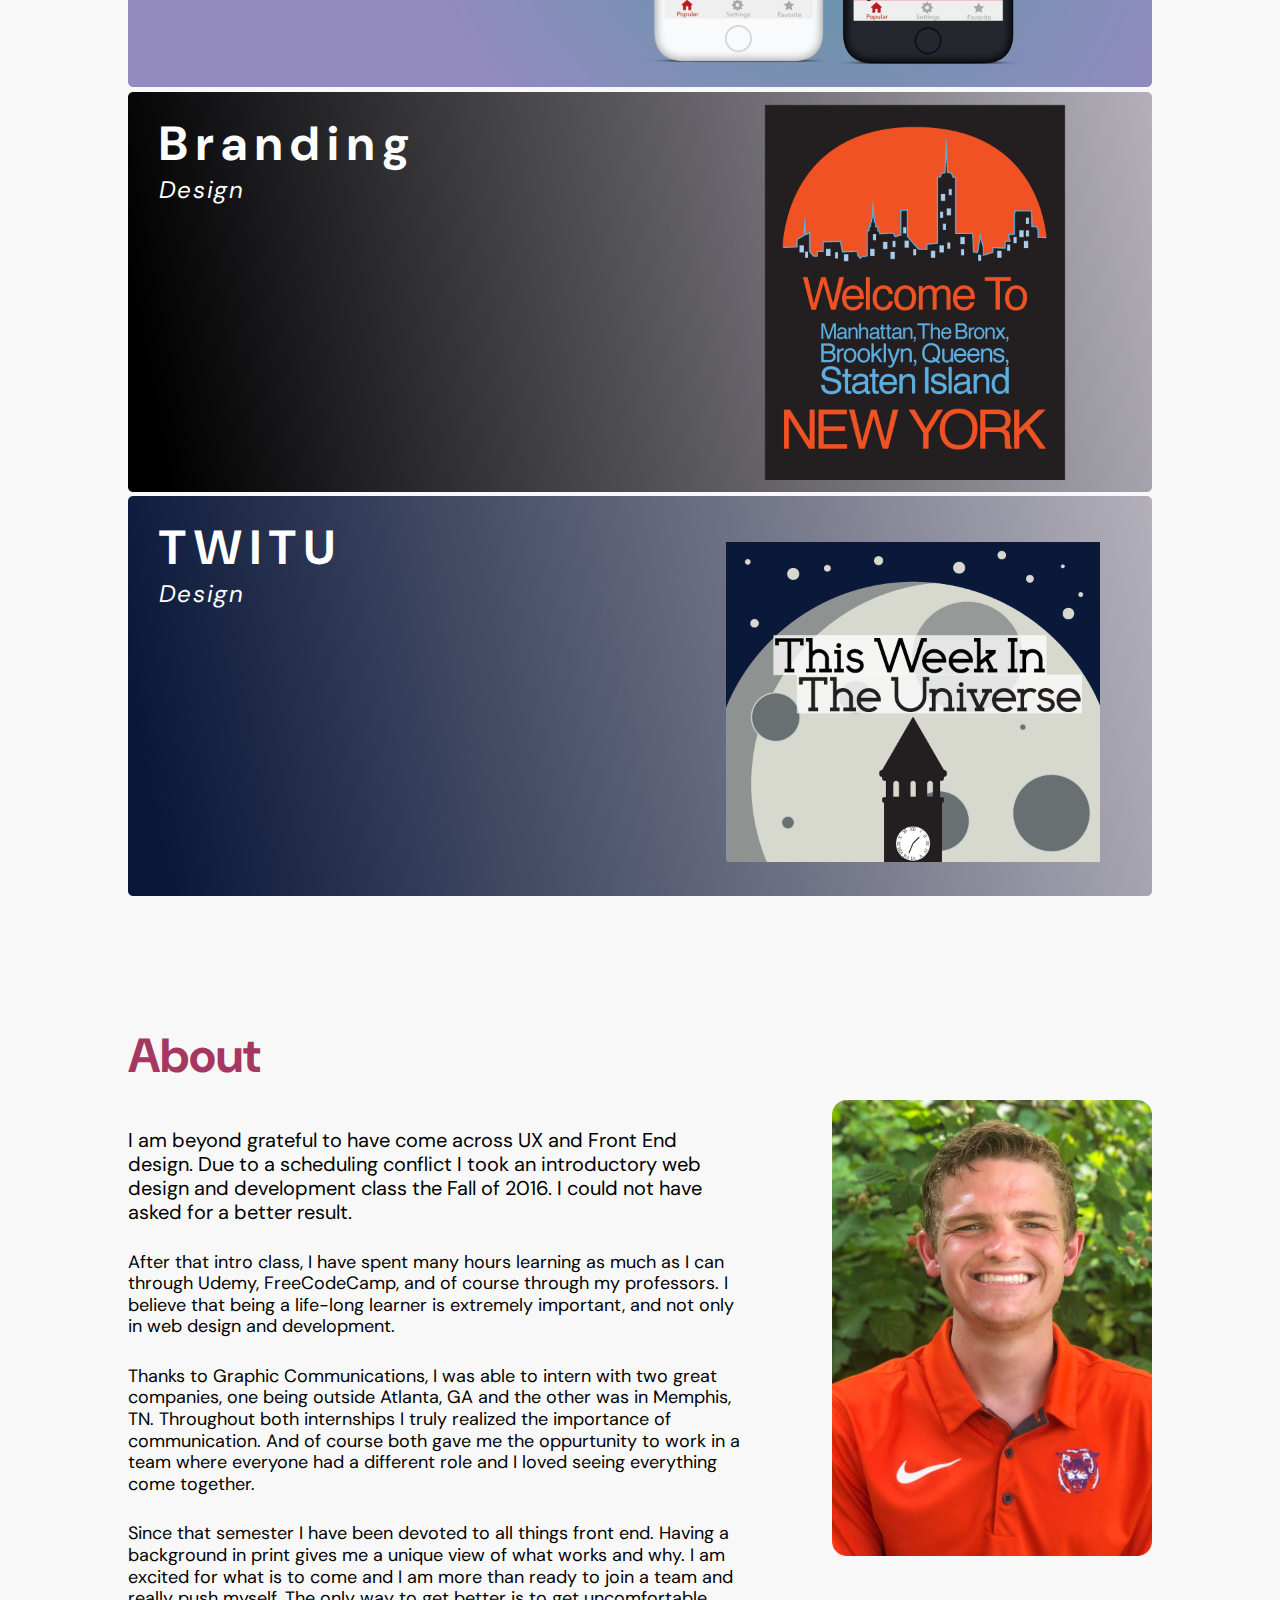
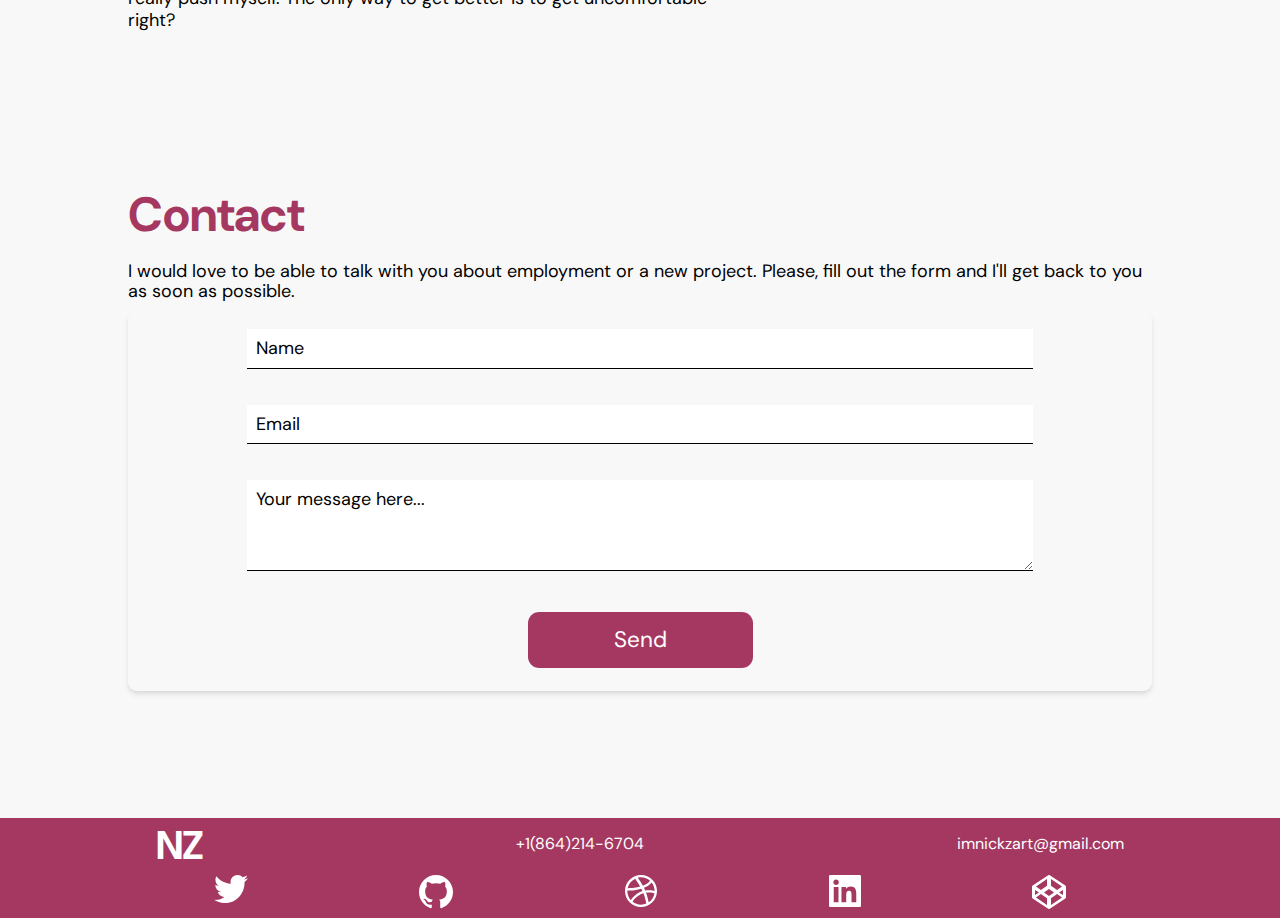
==== commit 64c58e16: "UPDATE: 07.20.19" ====
--- a/index.html
+++ b/index.html
@@ -50,71 +50,56 @@
                 </div>    
             </div>
             
-            <div id="hero">
-<!--                <img id="notorious" src="./img/whereBrooklynAt.png">-->
-                <img id="notorious" src="./img/Artboard.png">
-            </div>
             
             
             <div class="content" id="workHead">
-                <div class="head">Work</div>
-                
                 <div class="contentWrap">
-                    <a href="./sugar.html" target="_blank" class="newComp">
-                        <img class="compImg" src="./img/sugarComp.jpg">
-                        <div class="subContent">
-                            <div class="text">Sugar Counter</div>
-<!--                            <img class="subText" src="./img/code.svg">-->
-                        </div>
+                    
+                    <a href="./sugar.html" target="_blank" class="frontImg">
+                        <img class="frontPage" src="./img/sugarArtboard.jpg">
+                        <div class="text main" id="black">Sugar Counter</div>
+                        <div class="text sub" id="black">App design</div>
                     </a>
                     
-                    <a href="./research.html" target="_blank" class="newComp">
-                        <img class="compImg" src="./img/researchComp.jpg">
-                        <div class="subContent">
-                            <div class="text">Research</div>
-<!--                            <img class="subText" src="./img/code.svg">-->
-                        </div>
+                    <a href="./research.html" target="_blank" class="frontImg">
+                        <img class="frontPage" src="./img/researchArtboard.jpg">
+                        <div class="text main">Research</div>
+                        <div class="text sub black">UX Research</div>
                     </a>
                     
-                    <a href="./travlr.html" target="_blank" class="newComp">
-                        <img class="compImg" src="./img/travlrComp.jpg">
-                        <div class="subContent">
-                            <div class="text">Travlr</div>
-<!--                            <img class="subText" src="./img/code.svg">-->
-                        </div>
+                    <a href="./travlr.html" target="_blank" class="frontImg">
+                        <img class="frontPage" src="./img/travlrArtboard.jpg">
+                        <div class="text main">Travlr</div>
+                        <div class="text sub">App Design</div>
                     </a>
                     
-                    <a href="./shirt.html" target="_blank" class="newComp">
-                        <img class="compImg" src="./img/tshirtComp.png">
-                        <div class="subContent">
-                            <div class="text">Branding</div>
-<!--                            <img class="subText" src="./img/code.svg">-->
-                        </div>
+                    <a href="./shirt.html" target="_blank" class="frontImg">
+                        <img class="frontPage" src="./img/shirtArtboard.jpg">
+                        <div class="text main">Branding</div>
+                        <div class="text sub">Design</div>
                     </a>
                     
-                    <a href="./twitu.html" target="_blank" class="newComp">
-                        <img class="compImg" src="./img/twituComp.png">
-                        <div class="subContent">
-                            <div class="text">TWITU</div>
-<!--                            <img class="subText" src="./img/code.svg">-->
-                        </div>
+                    <a href="./twitu.html" target="_blank" class="frontImg">
+                        <img class="frontPage" src="./img/twituArtboard.jpg">
+                        <div class="text main">TWITU</div>
+                        <div class="text sub">Design</div>
                     </a>
                 </div>
-                
             </div>
+           
             
             <div class="content" id="aboutHead">
                 <div class="head">About</div>
                 
                 <div class="contentWrap">
                     <div class="textContent">
-                        <p id="headerText">Call it luck, faith, destiny, or something else, I am beyond grateful to have come across UX and Front End design. Due to a scheduling conflict I took an introductory web design and development class the Fall of 2016. And that was one of the best decisions I have made.</p>
+                        <p id="headerText">I am beyond grateful to have come across UX and Front End design. Due to a scheduling conflict I took an introductory web design and development class the Fall of 2016. I could not have asked for a better result.</p>
                         
-                        <p>I took an introductory web design and development class my sophomore year and that really set the tone for what career I wanted to pursue. I have spent many hours learning as much as I can through Udemy, FreeCodeCamp, and of course through my professors. I believe that being a life-long learner is extremely important, and not only in web design and development.</p>
+                        <p>After that intro class, I have spent many hours learning as much as I can through Udemy, FreeCodeCamp, and of course through my professors. I believe that being a life-long learner is extremely important, and not only in web design and development.</p>
                         
-                        <p>One of the reasons I recommend Graphic Communications is because you are required to have two internships to graduate. I was able to intern with two great companies, one being outside Atlanta, GA and the other was in Memphis, TN. Throughout both internships I truly realized the importance of communication. And of course both gave me the oppurtunity to work in a team where everyone had a different role and I loved seeing everything come together.</p>
+                        <p>Thanks to Graphic Communications, I was able to intern with two great companies, one being outside Atlanta, GA and the other was in Memphis, TN. Throughout both internships I truly realized the importance of communication. And of course both gave me the oppurtunity to work in a team where everyone had a different role and I loved seeing everything come together.</p>
                         
-                        <p>Since that semester I have been devoted to all things front end. Having a background in print gives me a unique view of what works and why. I have also been able to use my experience to understand that different people have different needs. I am excited for what is to come and I am more than ready to join a team and really push myself. The only way to get better is to get uncomfortable right?</p>
+                        <p>Since that semester I have been devoted to all things front end. Having a background in print gives me a unique view of what works and why. I am excited for what is to come and I am more than ready to join a team and really push myself. The only way to get better is to get uncomfortable right?</p>
                     </div>
                     
                     <img class="personal" src="./img/personal.png">
--- a/stylesheets/style.css
+++ b/stylesheets/style.css
@@ -12,6 +12,7 @@
   padding: 0 5em;
   align-items: center;
   position: fixed;
+  z-index: 999;
   overflow: hidden;
   box-sizing: border-box;
   top: 0;
@@ -26,7 +27,7 @@
     padding: 0 2em;
   }
 }
-/* line 25, ../sass/style.scss */
+/* line 26, ../sass/style.scss */
 .nav .logo {
   font-family: "DM Sans", sans-serif;
   color: #A53860;
@@ -34,12 +35,12 @@
   font-weight: 700;
 }
 @media (max-width: 500px) {
-  /* line 25, ../sass/style.scss */
+  /* line 26, ../sass/style.scss */
   .nav .logo {
     font-size: 2em;
   }
 }
-/* line 34, ../sass/style.scss */
+/* line 35, ../sass/style.scss */
 .nav ul {
   display: flex;
   list-style: none;
@@ -48,40 +49,40 @@
   font-weight: 700;
 }
 @media (max-width: 500px) {
-  /* line 34, ../sass/style.scss */
+  /* line 35, ../sass/style.scss */
   .nav ul {
     font-size: 1em;
   }
 }
-/* line 43, ../sass/style.scss */
+/* line 44, ../sass/style.scss */
 .nav ul li {
   margin: 0;
   padding: 1em;
 }
 @media (max-width: 500px) {
-  /* line 43, ../sass/style.scss */
+  /* line 44, ../sass/style.scss */
   .nav ul li {
     padding: .75em;
   }
 }
-/* line 49, ../sass/style.scss */
+/* line 50, ../sass/style.scss */
 .nav ul li a {
   text-decoration: none;
   color: #000;
 }
 
-/* line 57, ../sass/style.scss */
+/* line 58, ../sass/style.scss */
 .nav-colored {
   background-color: #A53860;
   color: #fff;
 }
 
-/* line 61, ../sass/style.scss */
+/* line 62, ../sass/style.scss */
 .nav-transparent {
   background-color: #fff;
 }
 
-/* line 65, ../sass/style.scss */
+/* line 66, ../sass/style.scss */
 .wrapper {
   display: flex;
   flex-direction: column;
@@ -90,67 +91,50 @@
   margin: 0;
 }
 
-/* line 73, ../sass/style.scss */
+/* line 74, ../sass/style.scss */
 #landingPage {
   width: 80%;
   height: 100%;
-  padding-bottom: 10em;
-}
-/* line 77, ../sass/style.scss */
+  padding-bottom: 5em;
+}
+/* line 78, ../sass/style.scss */
 #landingPage #firstText {
-  padding-top: 20em;
-}
-@media (max-width: 480px) {
-  /* line 77, ../sass/style.scss */
+  padding-top: 15em;
+}
+@media (max-width: 500px) {
+  /* line 78, ../sass/style.scss */
   #landingPage #firstText {
     padding-top: 10em;
   }
 }
 
-/* line 85, ../sass/style.scss */
+/* line 86, ../sass/style.scss */
 .head {
   font-family: "DM Sans", sans-serif;
   font-weight: 700;
   font-size: 3em;
   color: #A53860;
 }
-@media (max-width: 480px) {
-  /* line 85, ../sass/style.scss */
+@media (max-width: 500px) {
+  /* line 86, ../sass/style.scss */
   .head {
     font-size: 2em;
   }
 }
 
-/* line 95, ../sass/style.scss */
+/* line 96, ../sass/style.scss */
 a {
   text-decoration: none;
 }
 
-/* line 99, ../sass/style.scss */
-#hero {
-  content: '';
-}
-/* line 101, ../sass/style.scss */
-#hero #notorious {
-  background-size: contain;
-  width: 100%;
-  height: auto;
-}
-
-/* line 108, ../sass/style.scss */
+/* line 100, ../sass/style.scss */
 .content {
-  padding: 5em 0;
+  padding: 2em 0;
   width: 80%;
 }
-@media (max-width: 768px) {
-  /* line 108, ../sass/style.scss */
-  .content {
-    padding: 3em 0;
-  }
-}
-/* line 114, ../sass/style.scss */
+/* line 103, ../sass/style.scss */
 .content .contentWrap {
-  padding: 1em 0;
+  padding: 1em 0 4em;
   margin: 0 auto;
   display: flex;
   justify-content: space-between;
@@ -160,7 +144,7 @@
   height: inherit;
 }
 
-/* line 126, ../sass/style.scss */
+/* line 115, ../sass/style.scss */
 .textContent {
   width: 60%;
   font-family: "DM Sans", sans-serif;
@@ -168,53 +152,53 @@
   line-height: 1.2;
 }
 @media (max-width: 1000px) {
-  /* line 126, ../sass/style.scss */
+  /* line 115, ../sass/style.scss */
   .textContent {
     width: 80%;
   }
 }
 @media (max-width: 768px) {
-  /* line 126, ../sass/style.scss */
+  /* line 115, ../sass/style.scss */
   .textContent {
     width: 90%;
   }
 }
 @media (max-width: 700px) {
-  /* line 126, ../sass/style.scss */
+  /* line 115, ../sass/style.scss */
   .textContent {
     font-size: 16px;
   }
 }
-/* line 140, ../sass/style.scss */
+/* line 129, ../sass/style.scss */
 .textContent p {
   margin: 28px 0;
 }
-/* line 143, ../sass/style.scss */
+/* line 132, ../sass/style.scss */
 .textContent #headerText {
   font-size: 20px;
 }
 
-/* line 148, ../sass/style.scss */
+/* line 137, ../sass/style.scss */
 .personal {
   background-size: contain;
   width: 320px;
   height: 456px;
 }
 @media (max-width: 1000px) {
-  /* line 148, ../sass/style.scss */
+  /* line 137, ../sass/style.scss */
   .personal {
     margin: 0 auto;
   }
 }
 @media (max-width: 600px) {
-  /* line 148, ../sass/style.scss */
+  /* line 137, ../sass/style.scss */
   .personal {
     width: 200px;
     height: auto;
   }
 }
 
-/* line 161, ../sass/style.scss */
+/* line 150, ../sass/style.scss */
 .sparta {
   width: 300px;
   height: auto;
@@ -222,87 +206,13 @@
   margin: 2em 0;
 }
 
-/* line 168, ../sass/style.scss */
-.newComp {
-  width: 275px;
-  margin: 4em 0;
-  border-radius: .5em;
-  background-color: #fff;
-  margin-bottom: 1em;
-  box-shadow: 0 4px 6px -1px rgba(0, 0, 0, 0.1), 0 2px 4px -1px rgba(0, 0, 0, 0.06);
-  overflow: hidden;
-  transition: box-shadow .25s linear;
-}
-/* line 177, ../sass/style.scss */
-.newComp:hover {
-  box-shadow: 0 20px 6px -1px rgba(0, 0, 0, 0.5), 0 2px 4px -1px rgba(0, 0, 0, 0.06);
-}
-@media (max-width: 680px) {
-  /* line 168, ../sass/style.scss */
-  .newComp {
-    margin: 2em auto;
-    width: 175px;
-  }
-}
-@media (max-width: 480px) {
-  /* line 168, ../sass/style.scss */
-  .newComp {
-    margin: .8em auto;
-    width: 125px;
-  }
-}
-/* line 188, ../sass/style.scss */
-.newComp .compImg {
-  width: inherit;
-  height: auto;
-  background-size: contain;
-}
-/* line 193, ../sass/style.scss */
-.newComp .subContent {
-  padding: .5em 0 .75em .5em;
-  height: 60px;
-  display: flex;
-  justify-content: space-between;
-  margin: 0 .5em;
-  align-items: center;
-}
-@media (max-width: 500px) {
-  /* line 193, ../sass/style.scss */
-  .newComp .subContent {
-    height: 30px;
-  }
-}
-/* line 203, ../sass/style.scss */
-.newComp .subContent .text {
-  font-family: "DM Serif Text", serif;
-  font-style: italic;
-  color: #000;
-  font-size: 1em;
-}
-@media (max-width: 500px) {
-  /* line 203, ../sass/style.scss */
-  .newComp .subContent .text {
-    font-size: .8em;
-  }
-}
-/* line 212, ../sass/style.scss */
-.newComp .subContent .subText {
-  width: 2em;
-}
-@media (max-width: 500px) {
-  /* line 212, ../sass/style.scss */
-  .newComp .subContent .subText {
-    width: 1.5em;
-  }
-}
-
-/* line 221, ../sass/style.scss */
+/* line 157, ../sass/style.scss */
 #contact {
   width: 80%;
   margin: 2em 10em 4em;
   font-family: "DM Sans", sans-serif;
 }
-/* line 226, ../sass/style.scss */
+/* line 162, ../sass/style.scss */
 #contact #contactWrap {
   padding: 1em 0 3em;
   margin: 0 auto;
@@ -314,23 +224,23 @@
   flex-wrap: wrap;
   height: inherit;
 }
-/* line 237, ../sass/style.scss */
+/* line 173, ../sass/style.scss */
 #contact #contactWrap ul {
   display: flex;
   justify-content: space-between;
   padding: 0;
 }
-/* line 241, ../sass/style.scss */
+/* line 177, ../sass/style.scss */
 #contact #contactWrap ul li {
   list-style: none;
 }
-/* line 243, ../sass/style.scss */
+/* line 179, ../sass/style.scss */
 #contact #contactWrap ul li a {
   text-decoration: none;
   color: #000;
 }
 
-/* line 253, ../sass/style.scss */
+/* line 189, ../sass/style.scss */
 form {
   margin: .5em auto;
   display: flex;
@@ -342,7 +252,7 @@
   border-radius: .5em;
   box-shadow: 0 4px 6px -1px rgba(0, 0, 0, 0.1), 0 2px 4px -1px rgba(0, 0, 0, 0.06);
 }
-/* line 263, ../sass/style.scss */
+/* line 199, ../sass/style.scss */
 form input, form textarea {
   margin: 1em auto;
   padding: .5em;
@@ -350,11 +260,11 @@
   border: none;
   border-bottom: 1px solid #000;
 }
-/* line 270, ../sass/style.scss */
+/* line 206, ../sass/style.scss */
 form textarea {
   height: 4em;
 }
-/* line 273, ../sass/style.scss */
+/* line 209, ../sass/style.scss */
 form button {
   width: 10em;
   height: 2.5em;
@@ -367,12 +277,12 @@
   border-radius: .5em;
   cursor: pointer;
 }
-/* line 284, ../sass/style.scss */
+/* line 220, ../sass/style.scss */
 form button:hover {
   background-color: #7f2b4a;
 }
 
-/* line 291, ../sass/style.scss */
+/* line 227, ../sass/style.scss */
 footer {
   width: 100%;
   height: 100px;
@@ -383,12 +293,12 @@
   flex-wrap: wrap;
 }
 @media (max-width: 700px) {
-  /* line 291, ../sass/style.scss */
+  /* line 227, ../sass/style.scss */
   footer {
     flex-wrap: wrap;
   }
 }
-/* line 302, ../sass/style.scss */
+/* line 238, ../sass/style.scss */
 footer #foot {
   font-family: "DM Sans", sans-serif;
   color: #fff;
@@ -396,34 +306,34 @@
   font-weight: 700;
 }
 @media (max-width: 480px) {
-  /* line 302, ../sass/style.scss */
+  /* line 238, ../sass/style.scss */
   footer #foot {
     font-size: 2em;
   }
 }
-/* line 311, ../sass/style.scss */
+/* line 247, ../sass/style.scss */
 footer #social {
   display: flex;
   width: 80%;
   justify-content: space-around;
 }
-/* line 316, ../sass/style.scss */
+/* line 252, ../sass/style.scss */
 footer .text {
   font-family: "DM Sans", sans-serif;
   font-size: 1em;
 }
-/* line 320, ../sass/style.scss */
+/* line 256, ../sass/style.scss */
 footer a {
   color: #fff;
   text-decoration: none;
 }
 
-/* line 326, ../sass/style.scss */
+/* line 262, ../sass/style.scss */
 .moar {
   padding-top: 5em;
 }
 
-/* line 330, ../sass/style.scss */
+/* line 266, ../sass/style.scss */
 .bigish {
   background-size: cover;
   background-repeat: no-repeat;
@@ -434,7 +344,92 @@
   text-align: center;
 }
 
-/* line 343, ../sass/style.scss */
+/* line 277, ../sass/style.scss */
+.frontImg {
+  position: relative;
+  text-align: center;
+}
+/* line 280, ../sass/style.scss */
+.frontImg:hover .text {
+  text-decoration: underline;
+  left: 5%;
+}
+/* line 284, ../sass/style.scss */
+.frontImg .frontPage {
+  background-size: cover;
+  background-repeat: no-repeat;
+  background-position: center;
+  margin: 0 auto;
+  width: 100%;
+  height: 100%;
+}
+/* line 292, ../sass/style.scss */
+.frontImg #black {
+  color: #000;
+}
+/* line 295, ../sass/style.scss */
+.frontImg .text {
+  position: absolute;
+  color: #fff;
+  z-index: 5;
+  font-family: "DM Sans", sans-serif;
+  left: 3%;
+  transition: all .7s ease;
+}
+/* line 303, ../sass/style.scss */
+.frontImg .main {
+  top: .5em;
+  font-size: 3em;
+  font-weight: 700;
+  letter-spacing: .5rem;
+}
+@media (max-width: 900px) {
+  /* line 303, ../sass/style.scss */
+  .frontImg .main {
+    font-size: 1.75em;
+    letter-spacing: .35rem;
+  }
+}
+@media (max-width: 700px) {
+  /* line 303, ../sass/style.scss */
+  .frontImg .main {
+    font-size: 1.25em;
+  }
+}
+@media (max-width: 500px) {
+  /* line 303, ../sass/style.scss */
+  .frontImg .main {
+    font-size: 1em;
+    letter-spacing: .2rem;
+  }
+}
+/* line 321, ../sass/style.scss */
+.frontImg .sub {
+  top: 3.5em;
+  font-size: 1.5em;
+  font-style: italic;
+  letter-spacing: .1rem;
+}
+@media (max-width: 900px) {
+  /* line 321, ../sass/style.scss */
+  .frontImg .sub {
+    font-size: 1.15em;
+  }
+}
+@media (max-width: 700px) {
+  /* line 321, ../sass/style.scss */
+  .frontImg .sub {
+    font-size: 1em;
+  }
+}
+@media (max-width: 500px) {
+  /* line 321, ../sass/style.scss */
+  .frontImg .sub {
+    font-size: .5em;
+  }
+}
+
+/* line 338, ../sass/style.scss */
 .o_btn {
   width: 250px;
   height: 60px;
@@ -446,17 +441,17 @@
   align-items: center;
   overflow: hidden;
 }
-/* line 353, ../sass/style.scss */
+/* line 348, ../sass/style.scss */
 .o_btn .fa-arrow-right {
   font-size: 1.5em;
   margin: 0 auto;
   transition: transform .125s linear;
 }
-/* line 358, ../sass/style.scss */
+/* line 353, ../sass/style.scss */
 .o_btn:hover .fa-arrow-right {
   transform: translateX(10px);
 }
-/* line 361, ../sass/style.scss */
+/* line 356, ../sass/style.scss */
 .o_btn span {
   display: flex;
   font-family: "DM Sans", sans-serif;
@@ -467,11 +462,11 @@
   color: #fff;
   transition: transform .125s linear;
 }
-/* line 371, ../sass/style.scss */
+/* line 366, ../sass/style.scss */
 .o_btn:hover span {
   transform: translateX(30px);
 }
-/* line 374, ../sass/style.scss */
+/* line 369, ../sass/style.scss */
 .o_btn i {
   color: #fff;
   margin: 0 auto;
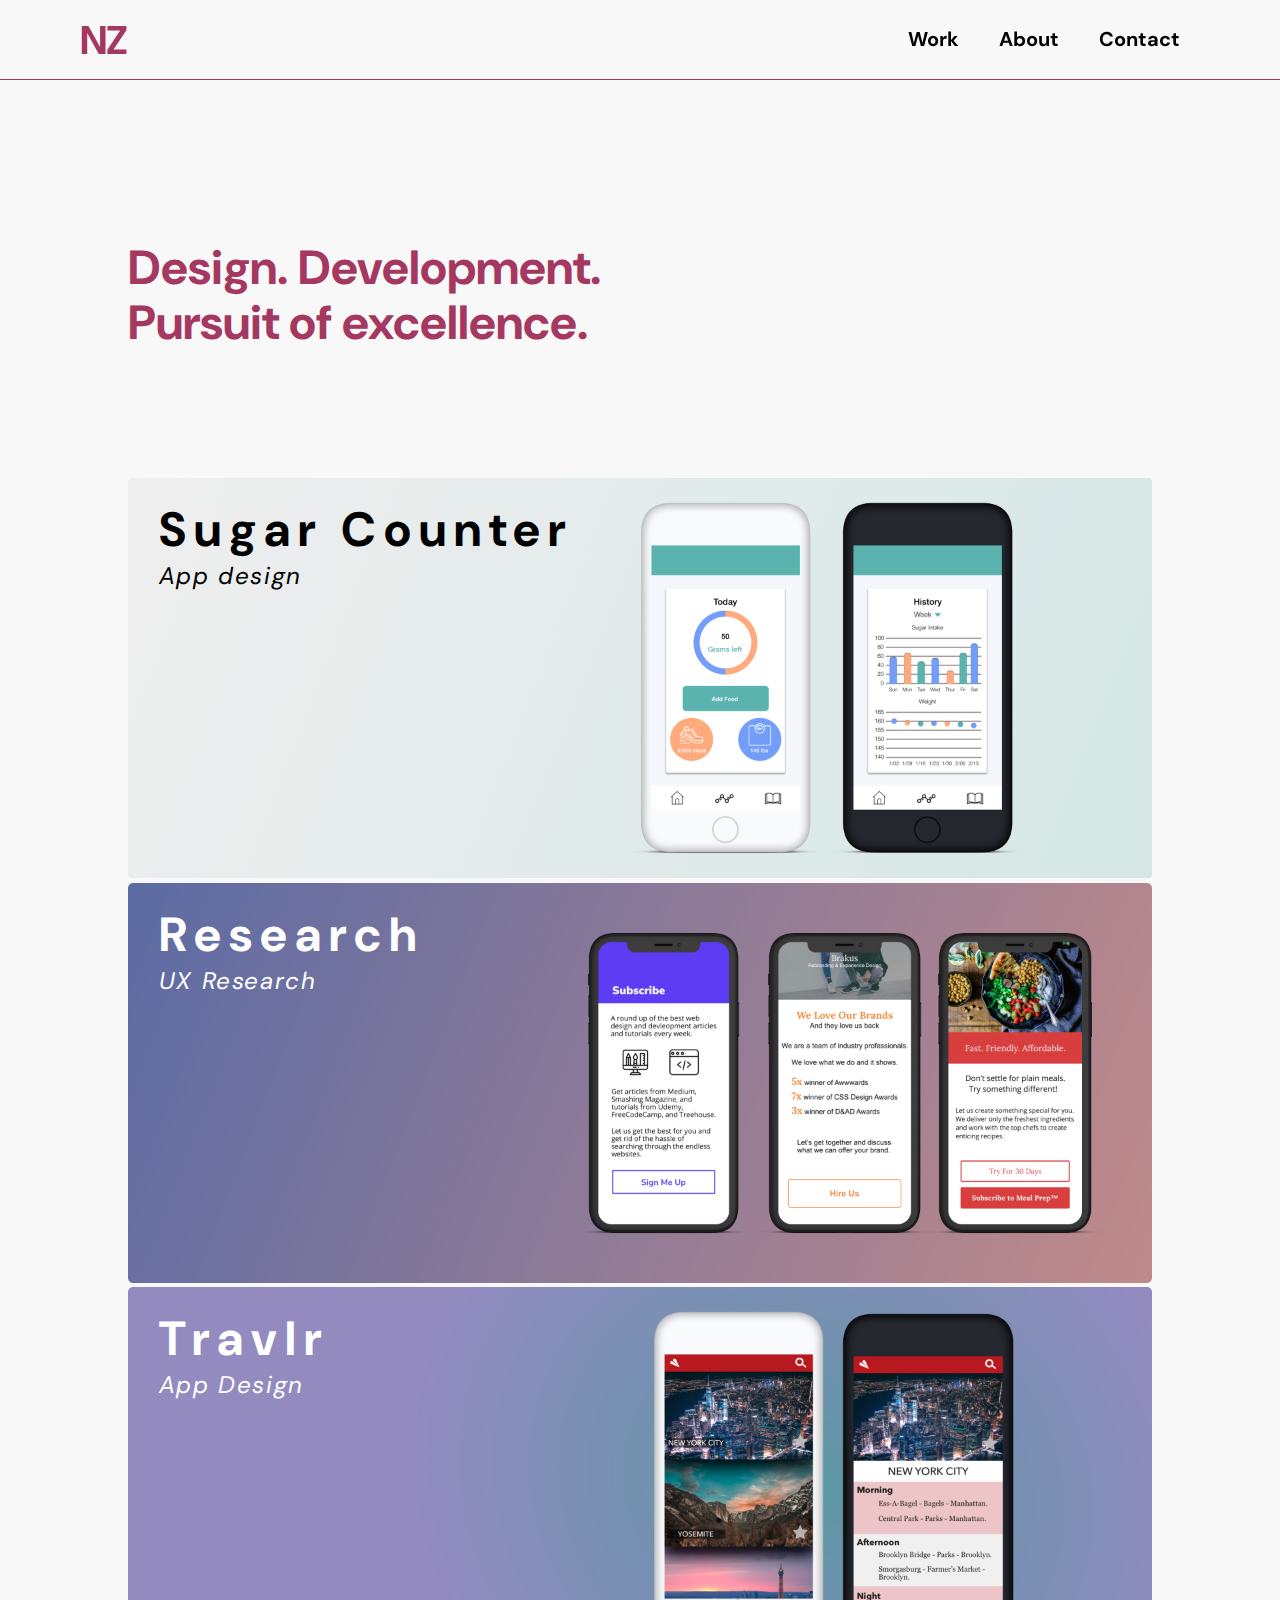
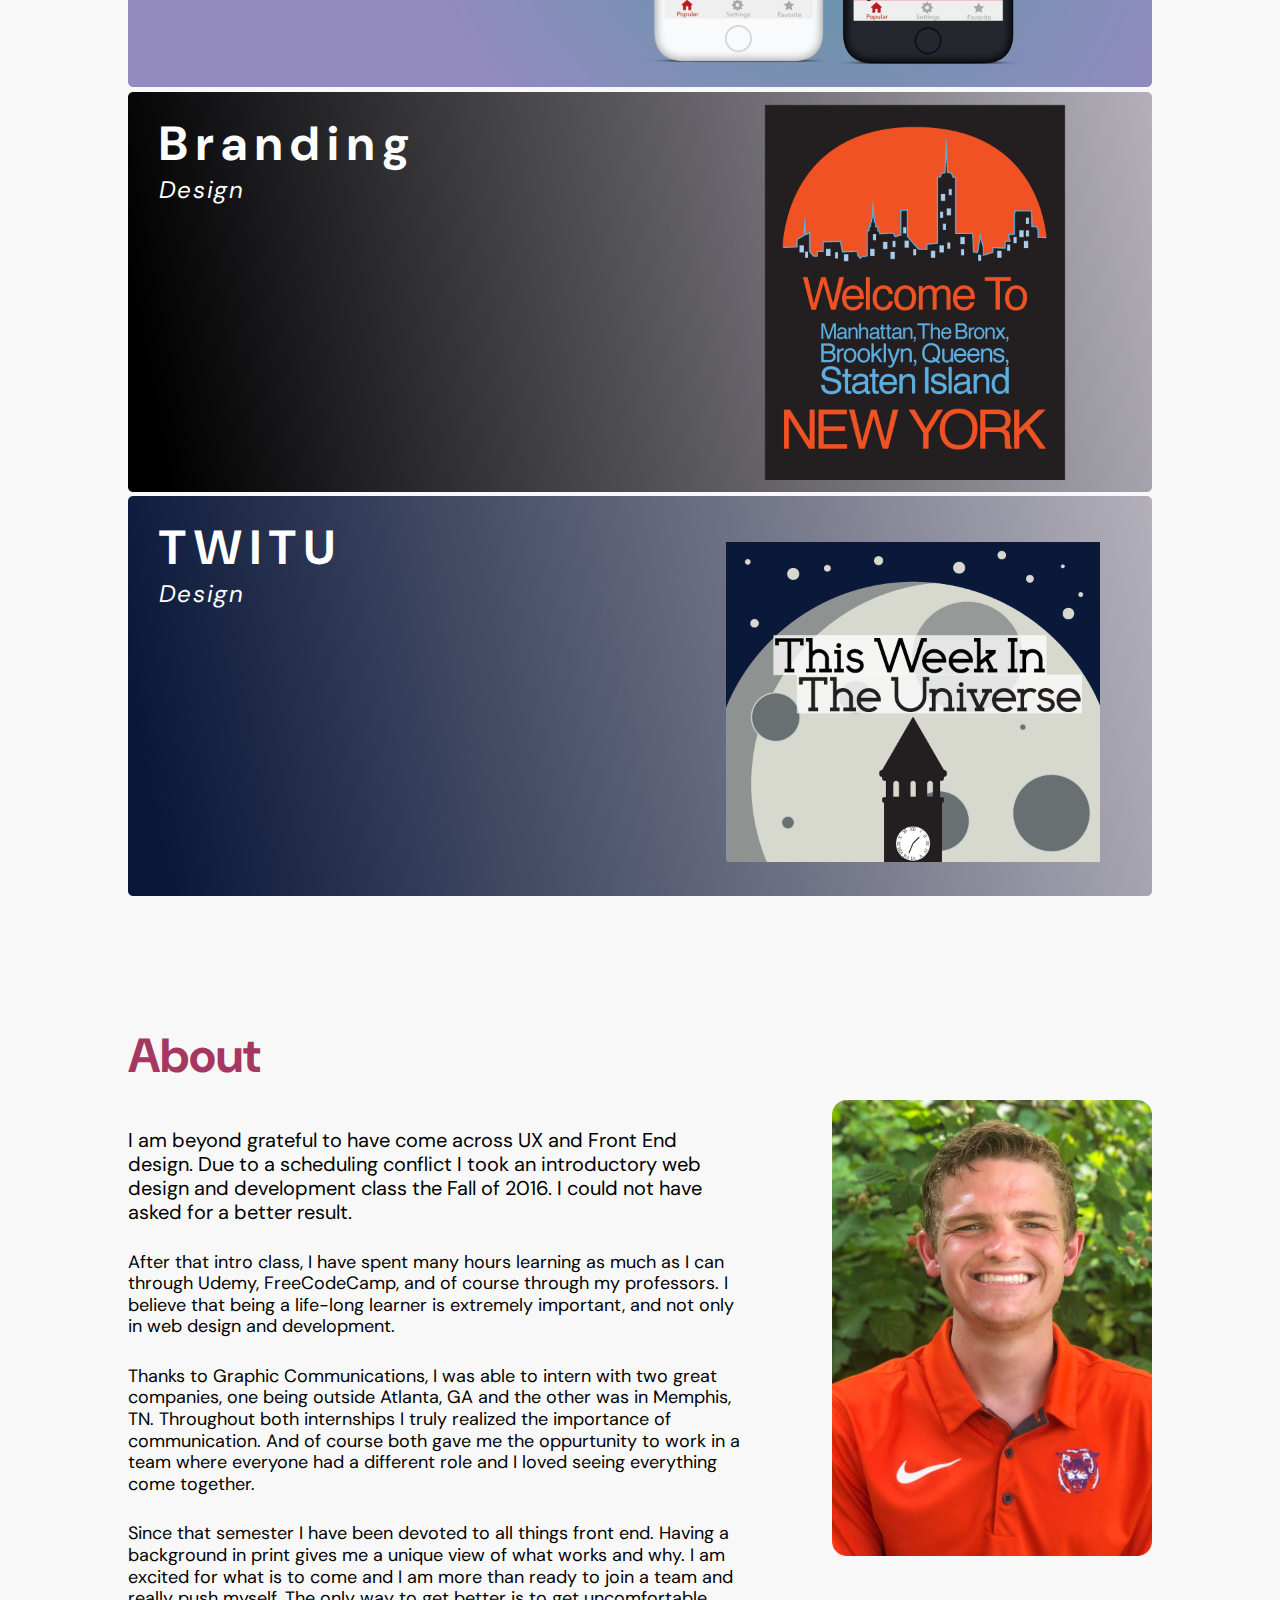
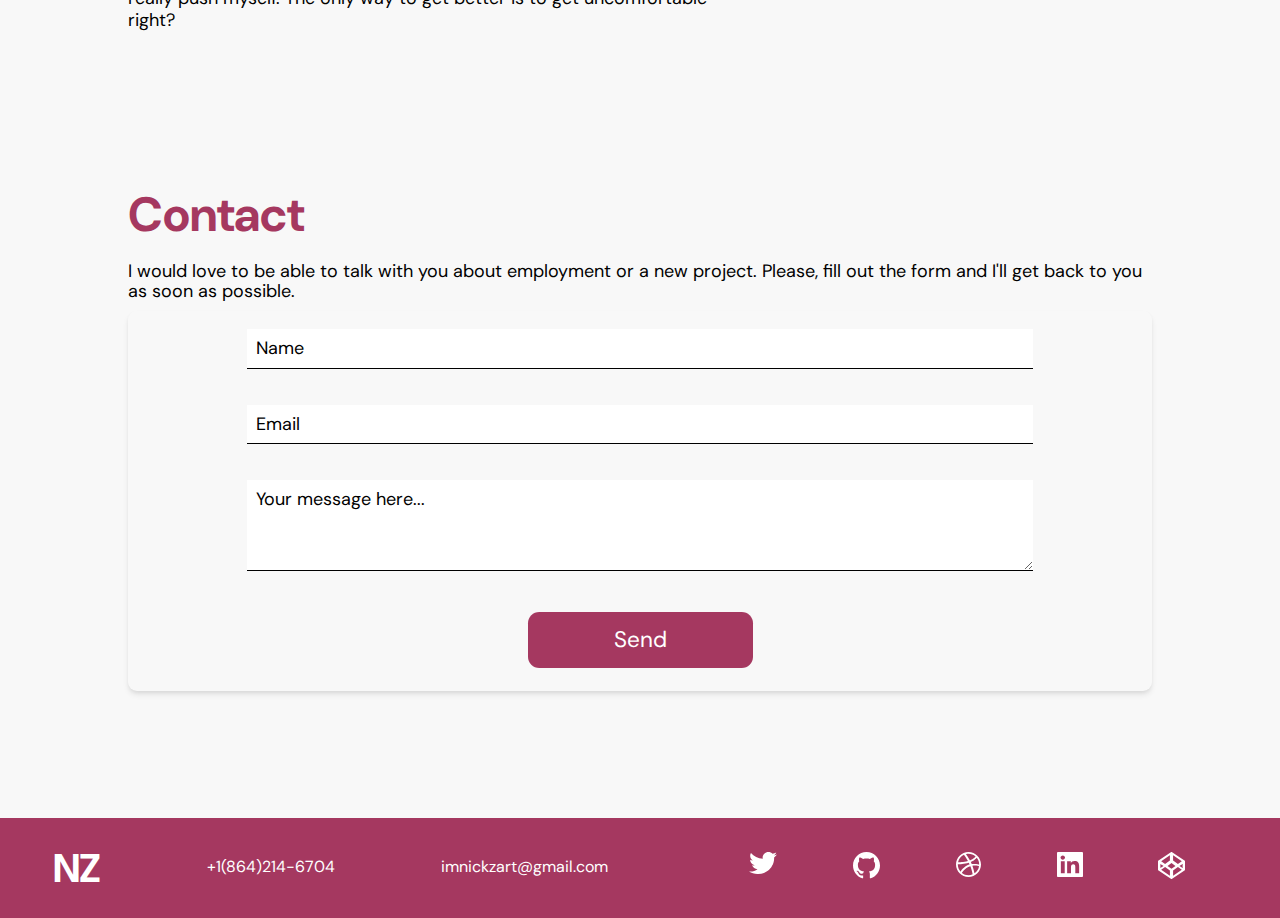
==== commit 47bd06db: "UPDATE: 07.23.19" ====
--- a/index.html
+++ b/index.html
@@ -33,9 +33,9 @@
             <div class="logo">NZ</div>
             
             <ul>
-                <li><a href="#workHead" id="first">Work</a></li>
-                <li><a href="#aboutHead" id="second">About</a></li>
-                <li><a href="#contact" id="third">Contact</a></li>
+                <li><a href="#workHead" class="first">Work</a></li>
+                <li><a href="#aboutHead" class="second">About</a></li>
+                <li><a href="#contact" class="third">Contact</a></li>
             </ul>
             
         </div>
--- a/stylesheets/style.css
+++ b/stylesheets/style.css
@@ -314,26 +314,30 @@
 /* line 247, ../sass/style.scss */
 footer #social {
   display: flex;
+  width: 40%;
+  justify-content: space-around;
+}
+/* line 251, ../sass/style.scss */
+footer #social img {
   width: 80%;
-  justify-content: space-around;
-}
-/* line 252, ../sass/style.scss */
+}
+/* line 255, ../sass/style.scss */
 footer .text {
   font-family: "DM Sans", sans-serif;
   font-size: 1em;
 }
-/* line 256, ../sass/style.scss */
+/* line 259, ../sass/style.scss */
 footer a {
   color: #fff;
   text-decoration: none;
 }
 
-/* line 262, ../sass/style.scss */
+/* line 265, ../sass/style.scss */
 .moar {
   padding-top: 5em;
 }
 
-/* line 266, ../sass/style.scss */
+/* line 269, ../sass/style.scss */
 .bigish {
   background-size: cover;
   background-repeat: no-repeat;
@@ -344,17 +348,42 @@
   text-align: center;
 }
 
-/* line 277, ../sass/style.scss */
+/* line 279, ../sass/style.scss */
+.halfish {
+  background-size: cover;
+  background-repeat: no-repeat;
+  background-position: center;
+  margin: 0 auto;
+  width: 25%;
+  height: 25%;
+  text-align: center;
+}
+@media (max-width: 1000px) {
+  /* line 279, ../sass/style.scss */
+  .halfish {
+    width: 50%;
+    height: 50%;
+  }
+}
+@media (max-width: 500px) {
+  /* line 279, ../sass/style.scss */
+  .halfish {
+    width: 60%;
+    height: 60%;
+  }
+}
+
+/* line 298, ../sass/style.scss */
 .frontImg {
   position: relative;
   text-align: center;
 }
-/* line 280, ../sass/style.scss */
+/* line 301, ../sass/style.scss */
 .frontImg:hover .text {
   text-decoration: underline;
   left: 5%;
 }
-/* line 284, ../sass/style.scss */
+/* line 305, ../sass/style.scss */
 .frontImg .frontPage {
   background-size: cover;
   background-repeat: no-repeat;
@@ -363,11 +392,11 @@
   width: 100%;
   height: 100%;
 }
-/* line 292, ../sass/style.scss */
+/* line 313, ../sass/style.scss */
 .frontImg #black {
   color: #000;
 }
-/* line 295, ../sass/style.scss */
+/* line 316, ../sass/style.scss */
 .frontImg .text {
   position: absolute;
   color: #fff;
@@ -376,7 +405,7 @@
   left: 3%;
   transition: all .7s ease;
 }
-/* line 303, ../sass/style.scss */
+/* line 324, ../sass/style.scss */
 .frontImg .main {
   top: .5em;
   font-size: 3em;
@@ -384,26 +413,26 @@
   letter-spacing: .5rem;
 }
 @media (max-width: 900px) {
-  /* line 303, ../sass/style.scss */
+  /* line 324, ../sass/style.scss */
   .frontImg .main {
     font-size: 1.75em;
     letter-spacing: .35rem;
   }
 }
 @media (max-width: 700px) {
-  /* line 303, ../sass/style.scss */
+  /* line 324, ../sass/style.scss */
   .frontImg .main {
     font-size: 1.25em;
   }
 }
 @media (max-width: 500px) {
-  /* line 303, ../sass/style.scss */
+  /* line 324, ../sass/style.scss */
   .frontImg .main {
     font-size: 1em;
     letter-spacing: .2rem;
   }
 }
-/* line 321, ../sass/style.scss */
+/* line 342, ../sass/style.scss */
 .frontImg .sub {
   top: 3.5em;
   font-size: 1.5em;
@@ -411,25 +440,25 @@
   letter-spacing: .1rem;
 }
 @media (max-width: 900px) {
-  /* line 321, ../sass/style.scss */
+  /* line 342, ../sass/style.scss */
   .frontImg .sub {
     font-size: 1.15em;
   }
 }
 @media (max-width: 700px) {
-  /* line 321, ../sass/style.scss */
+  /* line 342, ../sass/style.scss */
   .frontImg .sub {
     font-size: 1em;
   }
 }
 @media (max-width: 500px) {
-  /* line 321, ../sass/style.scss */
+  /* line 342, ../sass/style.scss */
   .frontImg .sub {
     font-size: .5em;
   }
 }
 
-/* line 338, ../sass/style.scss */
+/* line 359, ../sass/style.scss */
 .o_btn {
   width: 250px;
   height: 60px;
@@ -441,17 +470,17 @@
   align-items: center;
   overflow: hidden;
 }
-/* line 348, ../sass/style.scss */
+/* line 369, ../sass/style.scss */
 .o_btn .fa-arrow-right {
   font-size: 1.5em;
   margin: 0 auto;
   transition: transform .125s linear;
 }
-/* line 353, ../sass/style.scss */
+/* line 374, ../sass/style.scss */
 .o_btn:hover .fa-arrow-right {
   transform: translateX(10px);
 }
-/* line 356, ../sass/style.scss */
+/* line 377, ../sass/style.scss */
 .o_btn span {
   display: flex;
   font-family: "DM Sans", sans-serif;
@@ -462,11 +491,11 @@
   color: #fff;
   transition: transform .125s linear;
 }
-/* line 366, ../sass/style.scss */
+/* line 387, ../sass/style.scss */
 .o_btn:hover span {
   transform: translateX(30px);
 }
-/* line 369, ../sass/style.scss */
+/* line 390, ../sass/style.scss */
 .o_btn i {
   color: #fff;
   margin: 0 auto;
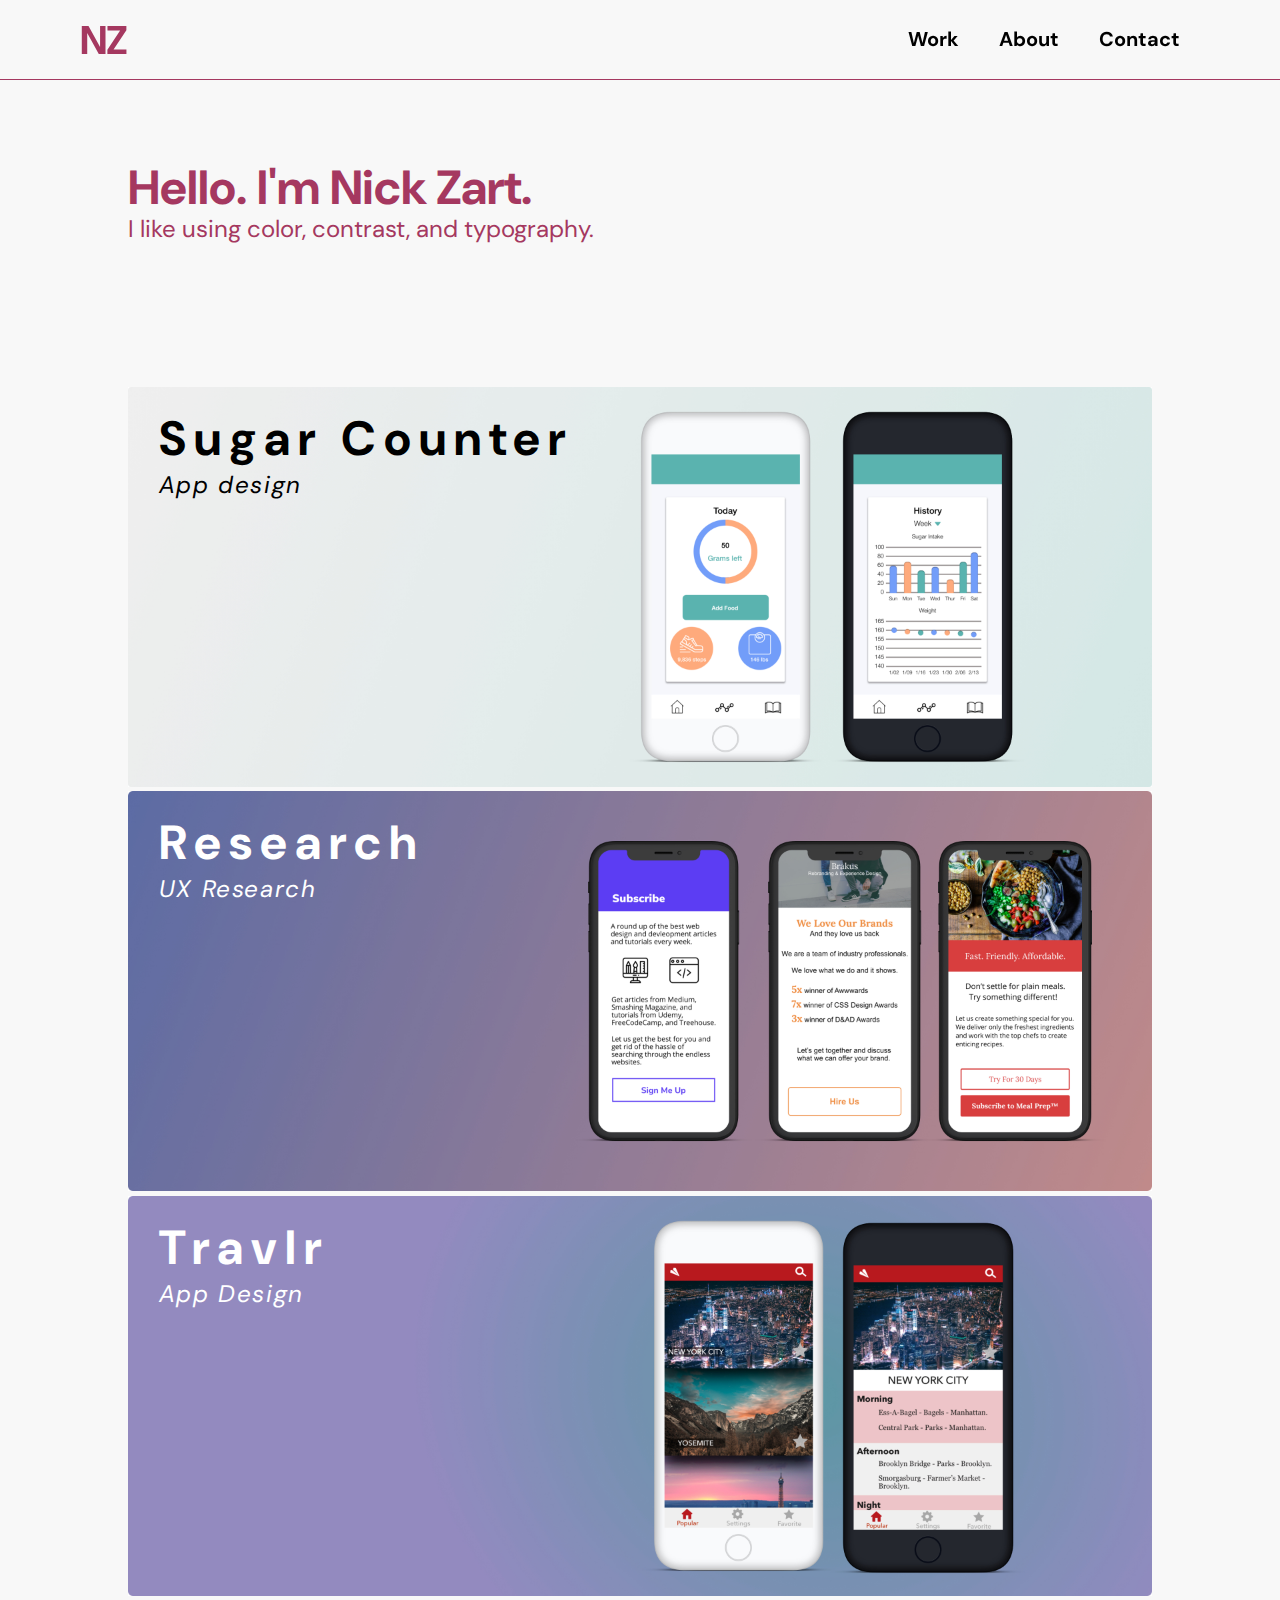
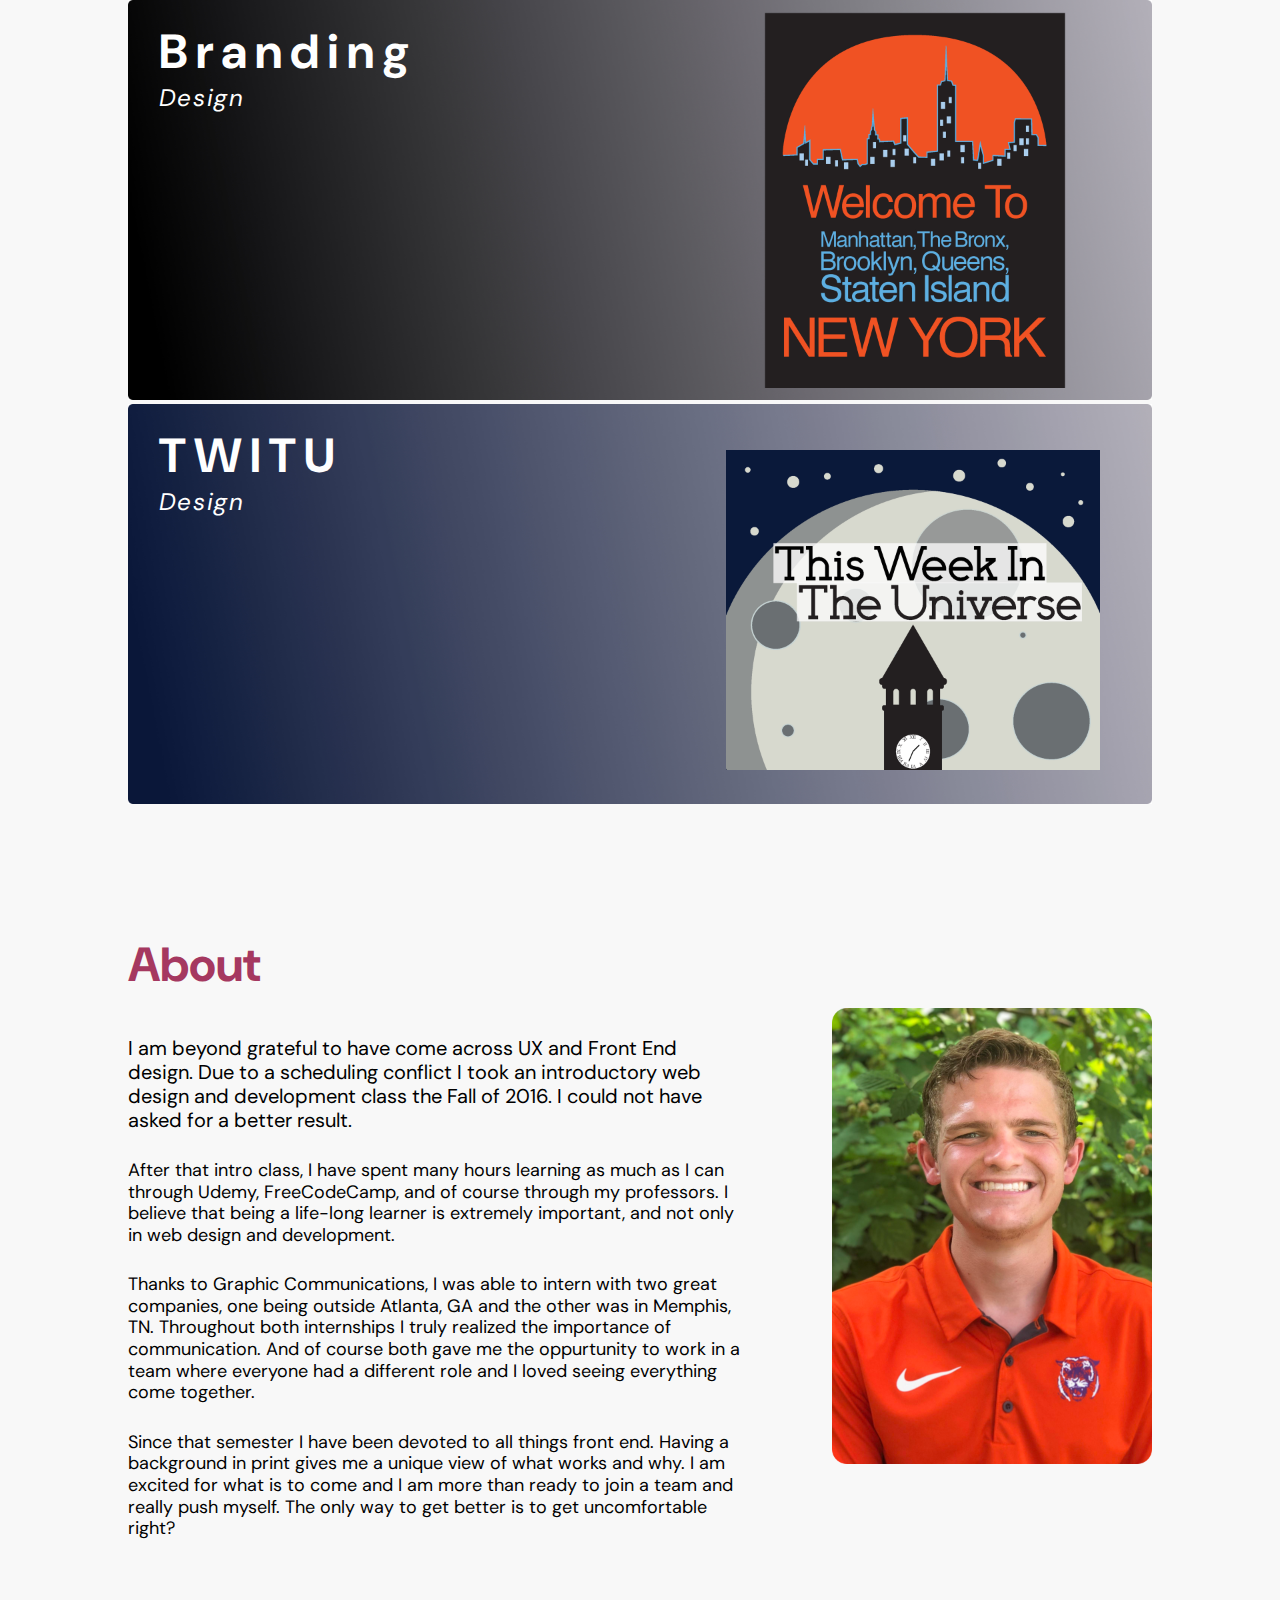
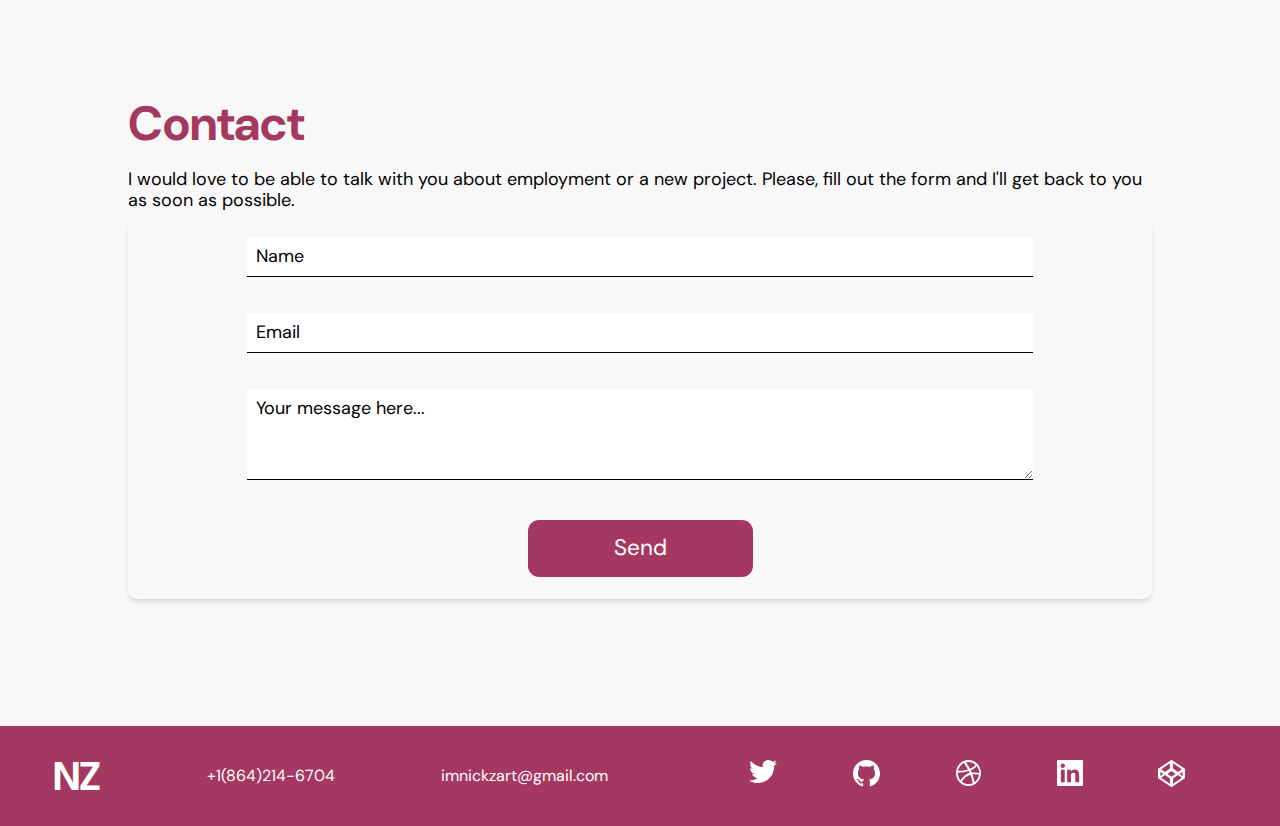
==== commit 7cad4c66: "UPDATE: 07.24.19" ====
--- a/index.html
+++ b/index.html
@@ -45,8 +45,8 @@
             
             <div id="landingPage">
                 <div id="firstText">
-                    <div class="head">Design. Development.</div>
-                    <div class="head">Pursuit of excellence.</div>
+                    <div class="head">Hello. I'm Nick Zart.</div>
+                    <div class="subhead">I like using color, contrast, and typography.</div>
                 </div>    
             </div>
             
--- a/stylesheets/style.css
+++ b/stylesheets/style.css
@@ -95,11 +95,11 @@
 #landingPage {
   width: 80%;
   height: 100%;
-  padding-bottom: 5em;
+  padding-bottom: 6em;
 }
 /* line 78, ../sass/style.scss */
 #landingPage #firstText {
-  padding-top: 15em;
+  padding-top: 10em;
 }
 @media (max-width: 500px) {
   /* line 78, ../sass/style.scss */
@@ -107,8 +107,14 @@
     padding-top: 10em;
   }
 }
-
-/* line 86, ../sass/style.scss */
+/* line 83, ../sass/style.scss */
+#landingPage #firstText .subhead {
+  font-family: "DM Sans", sans-serif;
+  font-size: 1.5em;
+  color: #A53860;
+}
+
+/* line 91, ../sass/style.scss */
 .head {
   font-family: "DM Sans", sans-serif;
   font-weight: 700;
@@ -116,23 +122,23 @@
   color: #A53860;
 }
 @media (max-width: 500px) {
-  /* line 86, ../sass/style.scss */
+  /* line 91, ../sass/style.scss */
   .head {
     font-size: 2em;
   }
 }
 
-/* line 96, ../sass/style.scss */
+/* line 101, ../sass/style.scss */
 a {
   text-decoration: none;
 }
 
-/* line 100, ../sass/style.scss */
+/* line 105, ../sass/style.scss */
 .content {
   padding: 2em 0;
   width: 80%;
 }
-/* line 103, ../sass/style.scss */
+/* line 108, ../sass/style.scss */
 .content .contentWrap {
   padding: 1em 0 4em;
   margin: 0 auto;
@@ -144,7 +150,7 @@
   height: inherit;
 }
 
-/* line 115, ../sass/style.scss */
+/* line 120, ../sass/style.scss */
 .textContent {
   width: 60%;
   font-family: "DM Sans", sans-serif;
@@ -152,53 +158,53 @@
   line-height: 1.2;
 }
 @media (max-width: 1000px) {
-  /* line 115, ../sass/style.scss */
+  /* line 120, ../sass/style.scss */
   .textContent {
     width: 80%;
   }
 }
 @media (max-width: 768px) {
-  /* line 115, ../sass/style.scss */
+  /* line 120, ../sass/style.scss */
   .textContent {
     width: 90%;
   }
 }
 @media (max-width: 700px) {
-  /* line 115, ../sass/style.scss */
+  /* line 120, ../sass/style.scss */
   .textContent {
     font-size: 16px;
   }
 }
-/* line 129, ../sass/style.scss */
+/* line 134, ../sass/style.scss */
 .textContent p {
   margin: 28px 0;
 }
-/* line 132, ../sass/style.scss */
+/* line 137, ../sass/style.scss */
 .textContent #headerText {
   font-size: 20px;
 }
 
-/* line 137, ../sass/style.scss */
+/* line 142, ../sass/style.scss */
 .personal {
   background-size: contain;
   width: 320px;
   height: 456px;
 }
 @media (max-width: 1000px) {
-  /* line 137, ../sass/style.scss */
+  /* line 142, ../sass/style.scss */
   .personal {
     margin: 0 auto;
   }
 }
 @media (max-width: 600px) {
-  /* line 137, ../sass/style.scss */
+  /* line 142, ../sass/style.scss */
   .personal {
     width: 200px;
     height: auto;
   }
 }
 
-/* line 150, ../sass/style.scss */
+/* line 155, ../sass/style.scss */
 .sparta {
   width: 300px;
   height: auto;
@@ -206,13 +212,13 @@
   margin: 2em 0;
 }
 
-/* line 157, ../sass/style.scss */
+/* line 162, ../sass/style.scss */
 #contact {
   width: 80%;
   margin: 2em 10em 4em;
   font-family: "DM Sans", sans-serif;
 }
-/* line 162, ../sass/style.scss */
+/* line 167, ../sass/style.scss */
 #contact #contactWrap {
   padding: 1em 0 3em;
   margin: 0 auto;
@@ -224,23 +230,23 @@
   flex-wrap: wrap;
   height: inherit;
 }
-/* line 173, ../sass/style.scss */
+/* line 178, ../sass/style.scss */
 #contact #contactWrap ul {
   display: flex;
   justify-content: space-between;
   padding: 0;
 }
-/* line 177, ../sass/style.scss */
+/* line 182, ../sass/style.scss */
 #contact #contactWrap ul li {
   list-style: none;
 }
-/* line 179, ../sass/style.scss */
+/* line 184, ../sass/style.scss */
 #contact #contactWrap ul li a {
   text-decoration: none;
   color: #000;
 }
 
-/* line 189, ../sass/style.scss */
+/* line 194, ../sass/style.scss */
 form {
   margin: .5em auto;
   display: flex;
@@ -252,7 +258,7 @@
   border-radius: .5em;
   box-shadow: 0 4px 6px -1px rgba(0, 0, 0, 0.1), 0 2px 4px -1px rgba(0, 0, 0, 0.06);
 }
-/* line 199, ../sass/style.scss */
+/* line 204, ../sass/style.scss */
 form input, form textarea {
   margin: 1em auto;
   padding: .5em;
@@ -260,11 +266,11 @@
   border: none;
   border-bottom: 1px solid #000;
 }
-/* line 206, ../sass/style.scss */
+/* line 211, ../sass/style.scss */
 form textarea {
   height: 4em;
 }
-/* line 209, ../sass/style.scss */
+/* line 214, ../sass/style.scss */
 form button {
   width: 10em;
   height: 2.5em;
@@ -277,12 +283,12 @@
   border-radius: .5em;
   cursor: pointer;
 }
-/* line 220, ../sass/style.scss */
+/* line 225, ../sass/style.scss */
 form button:hover {
   background-color: #7f2b4a;
 }
 
-/* line 227, ../sass/style.scss */
+/* line 232, ../sass/style.scss */
 footer {
   width: 100%;
   height: 100px;
@@ -293,12 +299,12 @@
   flex-wrap: wrap;
 }
 @media (max-width: 700px) {
-  /* line 227, ../sass/style.scss */
+  /* line 232, ../sass/style.scss */
   footer {
     flex-wrap: wrap;
   }
 }
-/* line 238, ../sass/style.scss */
+/* line 243, ../sass/style.scss */
 footer #foot {
   font-family: "DM Sans", sans-serif;
   color: #fff;
@@ -306,38 +312,38 @@
   font-weight: 700;
 }
 @media (max-width: 480px) {
-  /* line 238, ../sass/style.scss */
+  /* line 243, ../sass/style.scss */
   footer #foot {
     font-size: 2em;
   }
 }
-/* line 247, ../sass/style.scss */
+/* line 252, ../sass/style.scss */
 footer #social {
   display: flex;
   width: 40%;
   justify-content: space-around;
 }
-/* line 251, ../sass/style.scss */
+/* line 256, ../sass/style.scss */
 footer #social img {
   width: 80%;
 }
-/* line 255, ../sass/style.scss */
+/* line 260, ../sass/style.scss */
 footer .text {
   font-family: "DM Sans", sans-serif;
   font-size: 1em;
 }
-/* line 259, ../sass/style.scss */
+/* line 264, ../sass/style.scss */
 footer a {
   color: #fff;
   text-decoration: none;
 }
 
-/* line 265, ../sass/style.scss */
+/* line 270, ../sass/style.scss */
 .moar {
   padding-top: 5em;
 }
 
-/* line 269, ../sass/style.scss */
+/* line 274, ../sass/style.scss */
 .bigish {
   background-size: cover;
   background-repeat: no-repeat;
@@ -348,7 +354,7 @@
   text-align: center;
 }
 
-/* line 279, ../sass/style.scss */
+/* line 284, ../sass/style.scss */
 .halfish {
   background-size: cover;
   background-repeat: no-repeat;
@@ -359,31 +365,31 @@
   text-align: center;
 }
 @media (max-width: 1000px) {
-  /* line 279, ../sass/style.scss */
+  /* line 284, ../sass/style.scss */
   .halfish {
     width: 50%;
     height: 50%;
   }
 }
 @media (max-width: 500px) {
-  /* line 279, ../sass/style.scss */
+  /* line 284, ../sass/style.scss */
   .halfish {
     width: 60%;
     height: 60%;
   }
 }
 
-/* line 298, ../sass/style.scss */
+/* line 303, ../sass/style.scss */
 .frontImg {
   position: relative;
   text-align: center;
 }
-/* line 301, ../sass/style.scss */
+/* line 306, ../sass/style.scss */
 .frontImg:hover .text {
   text-decoration: underline;
   left: 5%;
 }
-/* line 305, ../sass/style.scss */
+/* line 310, ../sass/style.scss */
 .frontImg .frontPage {
   background-size: cover;
   background-repeat: no-repeat;
@@ -392,11 +398,11 @@
   width: 100%;
   height: 100%;
 }
-/* line 313, ../sass/style.scss */
+/* line 318, ../sass/style.scss */
 .frontImg #black {
   color: #000;
 }
-/* line 316, ../sass/style.scss */
+/* line 321, ../sass/style.scss */
 .frontImg .text {
   position: absolute;
   color: #fff;
@@ -405,7 +411,7 @@
   left: 3%;
   transition: all .7s ease;
 }
-/* line 324, ../sass/style.scss */
+/* line 329, ../sass/style.scss */
 .frontImg .main {
   top: .5em;
   font-size: 3em;
@@ -413,26 +419,26 @@
   letter-spacing: .5rem;
 }
 @media (max-width: 900px) {
-  /* line 324, ../sass/style.scss */
+  /* line 329, ../sass/style.scss */
   .frontImg .main {
     font-size: 1.75em;
     letter-spacing: .35rem;
   }
 }
 @media (max-width: 700px) {
-  /* line 324, ../sass/style.scss */
+  /* line 329, ../sass/style.scss */
   .frontImg .main {
     font-size: 1.25em;
   }
 }
 @media (max-width: 500px) {
-  /* line 324, ../sass/style.scss */
+  /* line 329, ../sass/style.scss */
   .frontImg .main {
     font-size: 1em;
     letter-spacing: .2rem;
   }
 }
-/* line 342, ../sass/style.scss */
+/* line 347, ../sass/style.scss */
 .frontImg .sub {
   top: 3.5em;
   font-size: 1.5em;
@@ -440,25 +446,25 @@
   letter-spacing: .1rem;
 }
 @media (max-width: 900px) {
-  /* line 342, ../sass/style.scss */
+  /* line 347, ../sass/style.scss */
   .frontImg .sub {
     font-size: 1.15em;
   }
 }
 @media (max-width: 700px) {
-  /* line 342, ../sass/style.scss */
+  /* line 347, ../sass/style.scss */
   .frontImg .sub {
     font-size: 1em;
   }
 }
 @media (max-width: 500px) {
-  /* line 342, ../sass/style.scss */
+  /* line 347, ../sass/style.scss */
   .frontImg .sub {
     font-size: .5em;
   }
 }
 
-/* line 359, ../sass/style.scss */
+/* line 364, ../sass/style.scss */
 .o_btn {
   width: 250px;
   height: 60px;
@@ -470,17 +476,17 @@
   align-items: center;
   overflow: hidden;
 }
-/* line 369, ../sass/style.scss */
+/* line 374, ../sass/style.scss */
 .o_btn .fa-arrow-right {
   font-size: 1.5em;
   margin: 0 auto;
   transition: transform .125s linear;
 }
-/* line 374, ../sass/style.scss */
+/* line 379, ../sass/style.scss */
 .o_btn:hover .fa-arrow-right {
   transform: translateX(10px);
 }
-/* line 377, ../sass/style.scss */
+/* line 382, ../sass/style.scss */
 .o_btn span {
   display: flex;
   font-family: "DM Sans", sans-serif;
@@ -491,11 +497,11 @@
   color: #fff;
   transition: transform .125s linear;
 }
-/* line 387, ../sass/style.scss */
+/* line 392, ../sass/style.scss */
 .o_btn:hover span {
   transform: translateX(30px);
 }
-/* line 390, ../sass/style.scss */
+/* line 395, ../sass/style.scss */
 .o_btn i {
   color: #fff;
   margin: 0 auto;
